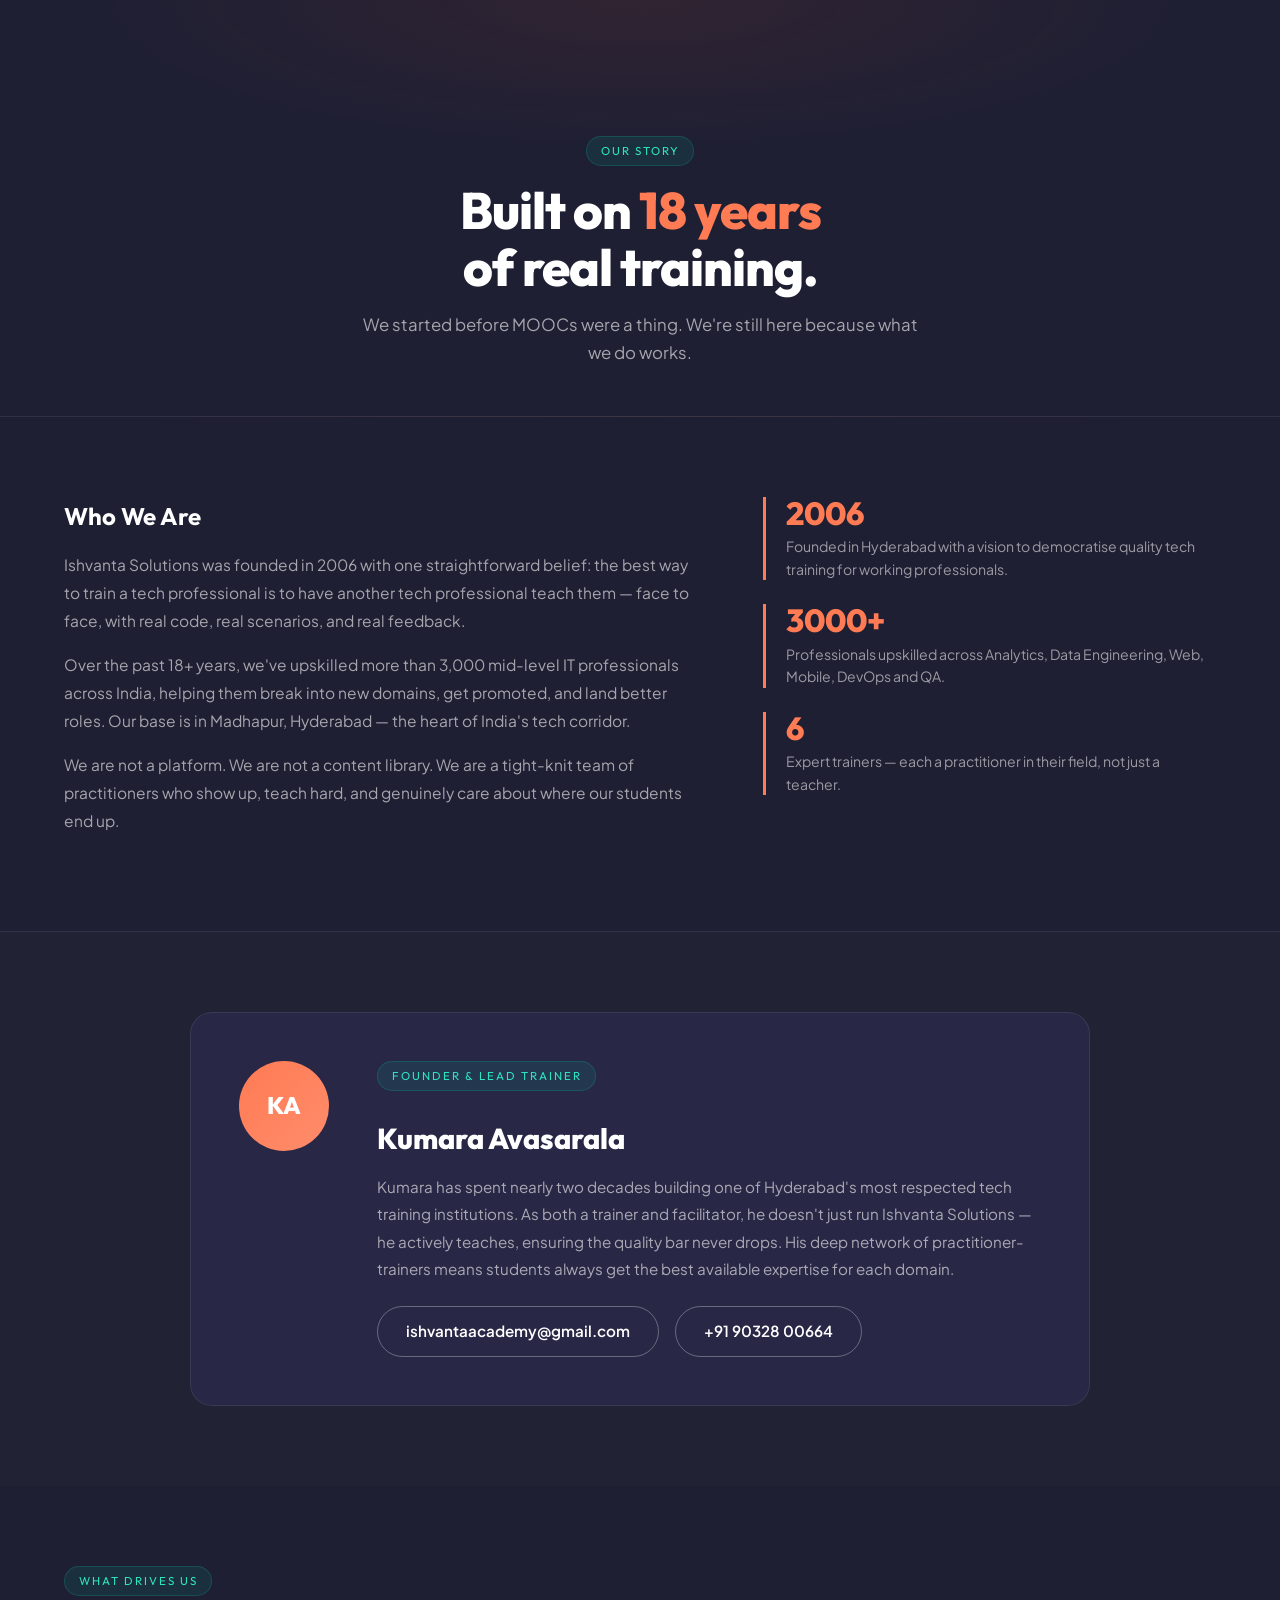
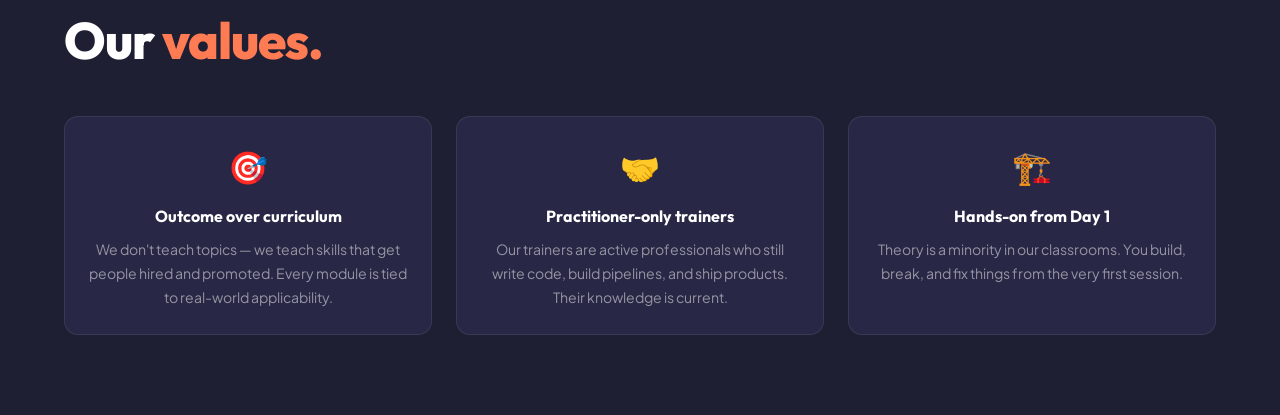
==== ishvanta/pages/about.html @ 81dd9af5 "Rebrand to Ishvanta Solutions and apply lighter glossy aesthetics" ====
<!DOCTYPE html>
<html lang="en">
<head>
  <meta charset="UTF-8" />
  <meta name="viewport" content="width=device-width, initial-scale=1.0" />
  <link rel="icon" type="image/png" href="../images/Logo.png" />
  <title>About — Ishvanta Solutions</title>
  <link rel="stylesheet" href="../css/style.css" />
  <link rel="stylesheet" href="../css/inner.css" />
</head>
<body>
  <div id="nav-placeholder"></div>

  <section class="page-hero">
    <div class="section-tag">Our Story</div>
    <h1 class="section-title">Built on <span class="highlight">18 years</span><br/>of real training.</h1>
    <p class="section-subtitle">We started before MOOCs were a thing. We're still here because what we do works.</p>
  </section>

  <section class="section">
    <div class="about-grid">
      <div class="about-text">
        <h2>Who We Are</h2>
        <p>Ishvanta Solutions was founded in 2006 with one straightforward belief: the best way to train a tech professional is to have another tech professional teach them — face to face, with real code, real scenarios, and real feedback.</p>
        <p>Over the past 18+ years, we've upskilled more than 3,000 mid-level IT professionals across India, helping them break into new domains, get promoted, and land better roles. Our base is in Madhapur, Hyderabad — the heart of India's tech corridor.</p>
        <p>We are not a platform. We are not a content library. We are a tight-knit team of practitioners who show up, teach hard, and genuinely care about where our students end up.</p>
      </div>
      <div class="about-highlights">
        <div class="ah-item">
          <span class="ah-year">2006</span>
          <p>Founded in Hyderabad with a vision to democratise quality tech training for working professionals.</p>
        </div>
        <div class="ah-item">
          <span class="ah-year">3000+</span>
          <p>Professionals upskilled across Analytics, Data Engineering, Web, Mobile, DevOps and QA.</p>
        </div>
        <div class="ah-item">
          <span class="ah-year">6</span>
          <p>Expert trainers — each a practitioner in their field, not just a teacher.</p>
        </div>
      </div>
    </div>
  </section>

  <section class="section founder-section">
    <div class="founder-card">
      <div class="founder-avatar">KA</div>
      <div class="founder-info">
        <div class="section-tag">Founder & Lead Trainer</div>
        <h2>Kumara Avasarala</h2>
        <p>Kumara has spent nearly two decades building one of Hyderabad's most respected tech training institutions. As both a trainer and facilitator, he doesn't just run Ishvanta Solutions — he actively teaches, ensuring the quality bar never drops. His deep network of practitioner-trainers means students always get the best available expertise for each domain.</p>
        <div class="founder-contact">
          <a href="mailto:ishvantaacademy@gmail.com" class="btn btn-outline">ishvantaacademy@gmail.com</a>
          <a href="tel:+919032800664" class="btn btn-outline">+91 90328 00664</a>
        </div>
      </div>
    </div>
  </section>

  <section class="section values-section">
    <div class="section-center">
      <div class="section-tag">What Drives Us</div>
      <h2 class="section-title">Our <span class="highlight">values.</span></h2>
    </div>
    <div class="grid-3" style="margin-top:3rem">
      <div class="card values-card">
        <div class="vc-icon">🎯</div>
        <h3>Outcome over curriculum</h3>
        <p>We don't teach topics — we teach skills that get people hired and promoted. Every module is tied to real-world applicability.</p>
      </div>
      <div class="card values-card">
        <div class="vc-icon">🤝</div>
        <h3>Practitioner-only trainers</h3>
        <p>Our trainers are active professionals who still write code, build pipelines, and ship products. Their knowledge is current.</p>
      </div>
      <div class="card values-card">
        <div class="vc-icon">🏗️</div>
        <h3>Hands-on from Day 1</h3>
        <p>Theory is a minority in our classrooms. You build, break, and fix things from the very first session.</p>
      </div>
    </div>
  </section>

  <div id="footer-placeholder"></div>
  <script src="../js/main.js"></script>
</body>
</html>
---- ishvanta/css/style.css ----
@import url('https://fonts.googleapis.com/css2?family=Outfit:wght@400;500;600;700;800;900&family=Plus+Jakarta+Sans:ital,wght@0,300;0,400;0,500;0,600;1,400&display=swap');

:root {
  --brand-primary: #FF7B54;
  --brand-secondary: #2A2A4A;
  --brand-accent: #2EE5C2;
  --brand-electric: #FFE44D;
  --bg-dark: #1F1F33;
  --bg-card: #282846;
  --bg-light: #FFFFFF;
  --text-main: #1A1A2E;
  --text-muted: #6B6B8A;
  --text-light: #FFFFFF;
  --border-color: rgba(255,255,255,0.08);
  --radius-sm: 8px;
  --radius-md: 14px;
  --radius-lg: 22px;
  --font-display: 'Outfit', sans-serif;
  --font-body: 'Plus Jakarta Sans', sans-serif;
  --nav-height: 72px;
  --transition: 0.25s ease;
}

*, *::before, *::after { box-sizing: border-box; margin: 0; padding: 0; }

html { scroll-behavior: smooth; }

body {
  font-family: var(--font-body);
  background: var(--bg-dark);
  color: var(--text-light);
  line-height: 1.6;
  font-size: 16px;
  overflow-x: hidden;
}

a { text-decoration: none; color: inherit; }

img { max-width: 100%; display: block; }

/* ── NAV ── */
.nav {
  position: fixed;
  top: 0; left: 0; right: 0;
  height: var(--nav-height);
  display: flex;
  align-items: center;
  justify-content: space-between;
  padding: 0 5%;
  z-index: 100;
  background: rgba(15,15,26,0.9);
  backdrop-filter: blur(16px);
  border-bottom: 1px solid var(--border-color);
  transition: background var(--transition);
}

.nav-logo {
  font-family: var(--font-display);
  font-size: 1.35rem;
  font-weight: 800;
  letter-spacing: -0.5px;
}

.nav-logo span { color: var(--brand-primary); }

.nav-links {
  display: flex;
  list-style: none;
  gap: 2rem;
  align-items: center;
}

.nav-links a {
  font-size: 0.9rem;
  font-weight: 500;
  color: rgba(255,255,255,0.75);
  transition: color var(--transition);
  letter-spacing: 0.3px;
}

.nav-links a:hover,
.nav-links a.active { color: var(--brand-primary); }

.nav-cta {
  background: var(--brand-primary);
  color: #fff !important;
  padding: 0.45rem 1.1rem;
  border-radius: 50px;
  font-weight: 600 !important;
  transition: opacity var(--transition) !important;
}

.nav-cta:hover { opacity: 0.88; }

.nav-toggle {
  display: none;
  flex-direction: column;
  gap: 5px;
  cursor: pointer;
  background: none;
  border: none;
  padding: 4px;
  z-index: 101;
}

.nav-toggle span {
  display: block;
  width: 24px;
  height: 2px;
  background: #fff;
  border-radius: 2px;
  transition: transform 0.3s ease, opacity 0.3s ease;
}

.nav-toggle.open span:nth-child(1) { transform: translateY(7px) rotate(45deg); }
.nav-toggle.open span:nth-child(2) { opacity: 0; transform: scaleX(0); }
.nav-toggle.open span:nth-child(3) { transform: translateY(-7px) rotate(-45deg); }

/* ── FOOTER ── */
.footer {
  background: #080810;
  border-top: 1px solid var(--border-color);
  padding: 4rem 5% 2rem;
}

.footer-grid {
  display: grid;
  grid-template-columns: 2fr 1fr 1fr 1fr;
  gap: 3rem;
  margin-bottom: 3rem;
}

.footer-brand p {
  color: rgba(255,255,255,0.55);
  font-size: 0.9rem;
  max-width: 280px;
  margin-top: 0.75rem;
  line-height: 1.7;
}

.footer-logo {
  font-family: var(--font-display);
  font-size: 1.3rem;
  font-weight: 800;
}

.footer-logo span { color: var(--brand-primary); }

.footer-col h4 {
  font-family: var(--font-display);
  font-size: 0.8rem;
  letter-spacing: 1.5px;
  text-transform: uppercase;
  color: var(--brand-accent);
  margin-bottom: 1rem;
}

.footer-col ul { list-style: none; }

.footer-col ul li {
  margin-bottom: 0.55rem;
}

.footer-col ul li a {
  color: rgba(255,255,255,0.55);
  font-size: 0.9rem;
  transition: color var(--transition);
}

.footer-col ul li a:hover { color: #fff; }

.footer-social {
  display: flex;
  gap: 0.75rem;
  margin-top: 1.25rem;
}

.social-icon {
  width: 36px;
  height: 36px;
  border-radius: 50%;
  border: 1px solid var(--border-color);
  display: flex;
  align-items: center;
  justify-content: center;
  color: rgba(255,255,255,0.6);
  font-size: 0.8rem;
  font-weight: 700;
  transition: all var(--transition);
  cursor: pointer;
}

.social-icon:hover {
  background: var(--brand-primary);
  border-color: var(--brand-primary);
  color: #fff;
}

.footer-bottom {
  border-top: 1px solid var(--border-color);
  padding-top: 1.5rem;
  display: flex;
  justify-content: space-between;
  align-items: center;
  flex-wrap: wrap;
  gap: 1rem;
}

.footer-bottom p {
  color: rgba(255,255,255,0.35);
  font-size: 0.82rem;
}

/* ── SHARED PAGE STYLES ── */
.page-hero {
  padding: calc(var(--nav-height) + 4rem) 5% 4rem;
  text-align: center;
}

.section-tag {
  display: inline-block;
  font-family: var(--font-display);
  font-size: 0.72rem;
  letter-spacing: 2px;
  text-transform: uppercase;
  color: var(--brand-accent);
  margin-bottom: 1rem;
  background: rgba(0,201,167,0.1);
  padding: 0.3rem 0.85rem;
  border-radius: 50px;
  border: 1px solid rgba(0,201,167,0.2);
}

.section-title {
  font-family: var(--font-display);
  font-size: clamp(2rem, 5vw, 3.2rem);
  font-weight: 800;
  line-height: 1.1;
  letter-spacing: -1px;
}

.section-title .highlight { color: var(--brand-primary); }

.section-subtitle {
  color: rgba(255,255,255,0.6);
  max-width: 560px;
  margin: 1rem auto 0;
  font-size: 1.05rem;
  line-height: 1.7;
}

.btn {
  display: inline-flex;
  align-items: center;
  gap: 0.5rem;
  padding: 0.75rem 1.75rem;
  border-radius: 50px;
  font-family: var(--font-body);
  font-weight: 600;
  font-size: 0.95rem;
  cursor: pointer;
  transition: all var(--transition);
  border: none;
  text-decoration: none;
}

.btn-primary {
  background: var(--brand-primary);
  color: #fff;
}

.btn-primary:hover {
  background: #FF9B7D;
  transform: translateY(-2px);
  box-shadow: 0 4px 15px rgba(255, 123, 84, 0.4);
}

.btn-outline {
  background: transparent;
  color: #fff;
  border: 1.5px solid rgba(255,255,255,0.3);
}

.btn-outline:hover {
  border-color: #fff;
  background: rgba(255,255,255,0.06);
}

.btn-accent {
  background: var(--brand-accent);
  color: var(--bg-dark);
}

.btn-accent:hover { opacity: 0.88; }

.container { padding: 0 5%; }

.section { padding: 5rem 5%; }

/* ── STAT PILL ── */
.stats-row {
  display: flex;
  gap: 1rem;
  flex-wrap: wrap;
  justify-content: center;
  margin-top: 3rem;
}

.stat-pill {
  background: rgba(255,255,255,0.05);
  border: 1px solid var(--border-color);
  border-radius: var(--radius-md);
  padding: 1rem 1.75rem;
  text-align: center;
  min-width: 130px;
}

.stat-pill .num {
  font-family: var(--font-display);
  font-size: 1.9rem;
  font-weight: 800;
  color: var(--brand-primary);
  line-height: 1;
}

.stat-pill .label {
  font-size: 0.78rem;
  color: rgba(255,255,255,0.5);
  margin-top: 0.3rem;
  letter-spacing: 0.5px;
}

/* ── CARDS ── */
.card {
  background: var(--bg-card);
  border: 1px solid var(--border-color);
  border-radius: var(--radius-md);
  padding: 1.5rem;
  transition: border-color var(--transition), transform var(--transition);
}

.card:hover {
  border-color: rgba(255,123,84,0.5);
  transform: translateY(-3px);
  box-shadow: 0 8px 25px rgba(255, 123, 84, 0.15);
}

/* ── GRID LAYOUTS ── */
.grid-3 {
  display: grid;
  grid-template-columns: repeat(auto-fill, minmax(280px, 1fr));
  gap: 1.5rem;
}

.grid-4 {
  display: grid;
  grid-template-columns: repeat(auto-fill, minmax(220px, 1fr));
  gap: 1.25rem;
}

/* ── BADGE ── */
.badge {
  display: inline-block;
  padding: 0.25rem 0.7rem;
  border-radius: 50px;
  font-size: 0.75rem;
  font-weight: 600;
  letter-spacing: 0.3px;
}

.badge-orange { background: rgba(255,92,43,0.15); color: #FF8C6B; }
.badge-teal   { background: rgba(0,201,167,0.12); color: #00C9A7; }
.badge-gold   { background: rgba(255,215,0,0.12);  color: #FFD700; }
.badge-purple { background: rgba(139,92,246,0.15); color: #A78BFA; }

/* ── RESPONSIVE ── */
@media (max-width: 900px) {
  .footer-grid { grid-template-columns: 1fr 1fr; }
  .section { padding: 4rem 5%; }
}

@media (max-width: 768px) {
  .nav-links {
    display: none;
    flex-direction: column;
    position: fixed;
    top: var(--nav-height);
    left: 0; right: 0;
    background: rgba(15,15,26,0.98);
    backdrop-filter: blur(20px);
    padding: 1.5rem 5% 2rem;
    border-bottom: 1px solid var(--border-color);
    gap: 0.25rem;
    z-index: 99;
  }
  .nav-links.open { display: flex; }
  .nav-links li { width: 100%; }
  .nav-links a {
    display: block;
    padding: 0.75rem 0;
    font-size: 1rem;
    border-bottom: 1px solid var(--border-color);
  }
  .nav-links li:last-child a { border-bottom: none; }
  .nav-cta {
    margin-top: 0.5rem;
    text-align: center;
    border-radius: var(--radius-sm) !important;
    padding: 0.65rem 1rem !important;
    display: block;
  }
  .nav-toggle { display: flex; }
}

@media (max-width: 640px) {
  :root { --nav-height: 64px; }
  .footer-grid { grid-template-columns: 1fr 1fr; gap: 2rem; }
  .footer-bottom { flex-direction: column; text-align: center; }
  .section { padding: 3rem 5%; }
  .btn { font-size: 0.88rem; padding: 0.65rem 1.4rem; }
  .section-subtitle { font-size: 0.95rem; }
  .grid-3 { grid-template-columns: 1fr; }
  .grid-4 { grid-template-columns: 1fr 1fr; }
}

@media (max-width: 420px) {
  .footer-grid { grid-template-columns: 1fr; }
  .grid-4 { grid-template-columns: 1fr; }
  .stat-pill { min-width: 100px; }
}
---- ishvanta/css/inner.css ----
/* ── PAGE HERO ── */
.page-hero {
  padding: calc(var(--nav-height) + 4rem) 5% 3rem;
  text-align: center;
  border-bottom: 1px solid var(--border-color);
  background: radial-gradient(ellipse 60% 50% at 50% 0%, rgba(255,92,43,0.08) 0%, transparent 70%);
}

.page-hero .section-subtitle {
  margin-top: 1rem;
}

/* ── ABOUT PAGE ── */
.about-grid {
  display: grid;
  grid-template-columns: 1.4fr 1fr;
  gap: 4rem;
  align-items: start;
}

.about-text h2 {
  font-family: var(--font-display);
  font-size: 1.5rem;
  font-weight: 700;
  margin-bottom: 1rem;
}

.about-text p {
  color: rgba(255,255,255,0.6);
  line-height: 1.8;
  margin-bottom: 1rem;
  font-size: 0.97rem;
}

.about-highlights { display: flex; flex-direction: column; gap: 1.5rem; }

.ah-item {
  border-left: 3px solid var(--brand-primary);
  padding-left: 1.25rem;
}

.ah-year {
  font-family: var(--font-display);
  font-size: 2rem;
  font-weight: 800;
  color: var(--brand-primary);
  display: block;
  line-height: 1;
  margin-bottom: 0.4rem;
}

.ah-item p {
  color: rgba(255,255,255,0.55);
  font-size: 0.88rem;
  line-height: 1.6;
}

/* ── FOUNDER ── */
.founder-section { background: rgba(255,255,255,0.01); border-top: 1px solid var(--border-color); }

.founder-card {
  background: var(--bg-card);
  border: 1px solid var(--border-color);
  border-radius: var(--radius-lg);
  padding: 3rem;
  display: flex;
  gap: 3rem;
  align-items: flex-start;
  max-width: 900px;
  margin: 0 auto;
}

.founder-avatar {
  width: 90px;
  height: 90px;
  border-radius: 50%;
  background: linear-gradient(135deg, var(--brand-primary), #ff8c6b);
  display: flex;
  align-items: center;
  justify-content: center;
  font-family: var(--font-display);
  font-size: 1.5rem;
  font-weight: 800;
  color: #fff;
  flex-shrink: 0;
}

.founder-info h2 {
  font-family: var(--font-display);
  font-size: 1.8rem;
  font-weight: 800;
  margin: 0.5rem 0 0.75rem;
}

.founder-info p {
  color: rgba(255,255,255,0.6);
  font-size: 0.95rem;
  line-height: 1.8;
  margin-bottom: 1.5rem;
}

.founder-contact { display: flex; gap: 1rem; flex-wrap: wrap; }

/* ── VALUES ── */
.values-card { text-align: center; }

.vc-icon { font-size: 2rem; margin-bottom: 0.75rem; }

.values-card h3 {
  font-family: var(--font-display);
  font-size: 1rem;
  font-weight: 700;
  margin-bottom: 0.5rem;
  color: #fff;
}

.values-card p { font-size: 0.88rem; color: rgba(255,255,255,0.5); line-height: 1.7; }

/* ── COURSES PAGE ── */
.courses-grid {
  display: flex;
  flex-direction: column;
  gap: 1.5rem;
}

.course-domain-block {
  background: var(--bg-card);
  border: 1px solid var(--border-color);
  border-radius: var(--radius-md);
  overflow: hidden;
}

.cdb-header {
  display: flex;
  align-items: center;
  gap: 1rem;
  padding: 1.5rem;
  border-bottom: 1px solid var(--border-color);
}

.cdb-icon { font-size: 1.5rem; }

.cdb-header h3 {
  font-family: var(--font-display);
  font-size: 1.1rem;
  font-weight: 700;
}

.cdb-courses {
  display: grid;
  grid-template-columns: repeat(auto-fill, minmax(220px, 1fr));
  gap: 0;
}

.course-item {
  padding: 1.1rem 1.5rem;
  border-right: 1px solid var(--border-color);
  border-bottom: 1px solid var(--border-color);
  transition: background var(--transition);
}

.course-item:hover { background: rgba(255,255,255,0.03); }

.course-item h4 { font-size: 0.9rem; font-weight: 600; color: #fff; margin-bottom: 0.3rem; }
.course-item p  { font-size: 0.78rem; color: rgba(255,255,255,0.45); line-height: 1.5; }

/* ── TRAINERS PAGE ── */
.trainer-card {
  background: var(--bg-card);
  border: 1px solid var(--border-color);
  border-radius: var(--radius-lg);
  padding: 2rem;
  display: flex;
  gap: 1.75rem;
  align-items: flex-start;
  transition: border-color var(--transition);
}

.trainer-card:hover { border-color: rgba(255,92,43,0.3); }

.trainer-avatar {
  width: 72px;
  height: 72px;
  border-radius: 50%;
  display: flex;
  align-items: center;
  justify-content: center;
  font-family: var(--font-display);
  font-weight: 800;
  font-size: 1.2rem;
  color: #fff;
  flex-shrink: 0;
}

.trainer-details { flex: 1; }

.trainer-details h3 {
  font-family: var(--font-display);
  font-size: 1.2rem;
  font-weight: 700;
  margin-bottom: 0.3rem;
}

.trainer-domain {
  font-size: 0.82rem;
  color: var(--brand-accent);
  font-weight: 500;
  margin-bottom: 0.75rem;
  letter-spacing: 0.3px;
}

.trainer-details p { font-size: 0.88rem; color: rgba(255,255,255,0.55); line-height: 1.7; }

.trainer-skills {
  display: flex;
  flex-wrap: wrap;
  gap: 0.5rem;
  margin-top: 1rem;
}

/* ── CONTACT PAGE ── */
.contact-grid {
  display: grid;
  grid-template-columns: 1fr 1fr;
  gap: 4rem;
  align-items: start;
}

.contact-info h2 {
  font-family: var(--font-display);
  font-size: 1.5rem;
  font-weight: 700;
  margin-bottom: 0.75rem;
}

.contact-info p {
  color: rgba(255,255,255,0.55);
  font-size: 0.95rem;
  line-height: 1.75;
  margin-bottom: 1.5rem;
}

.contact-detail {
  display: flex;
  align-items: flex-start;
  gap: 0.85rem;
  margin-bottom: 1.1rem;
}

.cd-icon {
  width: 38px;
  height: 38px;
  border-radius: var(--radius-sm);
  background: rgba(255,92,43,0.1);
  border: 1px solid rgba(255,92,43,0.2);
  display: flex;
  align-items: center;
  justify-content: center;
  font-size: 1rem;
  flex-shrink: 0;
}

.cd-info strong { display: block; font-size: 0.82rem; color: rgba(255,255,255,0.4); margin-bottom: 0.2rem; }
.cd-info a, .cd-info span { font-size: 0.92rem; color: #fff; }

.contact-form-card {
  background: var(--bg-card);
  border: 1px solid var(--border-color);
  border-radius: var(--radius-lg);
  padding: 2rem;
}

.form-group { margin-bottom: 1.25rem; }

.form-group label {
  display: block;
  font-size: 0.82rem;
  font-weight: 500;
  color: rgba(255,255,255,0.6);
  margin-bottom: 0.5rem;
}

.form-group input,
.form-group select,
.form-group textarea {
  width: 100%;
  background: rgba(255,255,255,0.04);
  border: 1px solid var(--border-color);
  border-radius: var(--radius-sm);
  padding: 0.7rem 1rem;
  color: #fff;
  font-family: var(--font-body);
  font-size: 0.9rem;
  transition: border-color var(--transition);
  outline: none;
}

.form-group input:focus,
.form-group select:focus,
.form-group textarea:focus { border-color: var(--brand-primary); }

.form-group textarea { resize: vertical; min-height: 110px; }

.form-group select option { background: var(--bg-dark); }

/* ── RESPONSIVE ── */
@media (max-width: 900px) {
  .about-grid { grid-template-columns: 1fr 1.2fr; gap: 2.5rem; }
  .contact-grid { grid-template-columns: 1fr; gap: 2rem; }
  .founder-card { padding: 2rem; gap: 2rem; }
  .cdb-courses { grid-template-columns: repeat(auto-fill, minmax(180px, 1fr)); }
}

@media (max-width: 768px) {
  .about-grid { grid-template-columns: 1fr; gap: 2rem; }
  .founder-card { flex-direction: column; gap: 1.5rem; padding: 1.75rem; }
  .founder-contact { flex-direction: column; gap: 0.75rem; }
  .founder-contact .btn { text-align: center; justify-content: center; }
  .contact-grid { grid-template-columns: 1fr; gap: 2rem; }
  .trainer-card { flex-direction: column; gap: 1.1rem; align-items: flex-start; }
  .trainer-avatar { width: 60px; height: 60px; font-size: 1rem; }
  .course-domain-block .cdb-header { flex-wrap: wrap; gap: 0.5rem; }
  .course-domain-block .cdb-header .badge { margin-left: 0 !important; }
  .page-hero { padding: calc(var(--nav-height) + 2.5rem) 5% 2.5rem; }
}

@media (max-width: 640px) {
  .about-highlights { gap: 1.25rem; }
  .ah-year { font-size: 1.6rem; }
  .founder-info h2 { font-size: 1.4rem; }
  .founder-info p { font-size: 0.9rem; }
  .contact-form-card { padding: 1.5rem; }
  .trainer-card { padding: 1.35rem; }
  .trainer-skills { gap: 0.4rem; }
  .cdb-courses { grid-template-columns: 1fr 1fr; }
  .course-item { padding: 0.9rem 1rem; }
  .course-item h4 { font-size: 0.85rem; }
  .values-card { padding: 1.25rem; }
}

@media (max-width: 420px) {
  .cdb-courses { grid-template-columns: 1fr; }
  .trainer-skills .badge { font-size: 0.7rem; padding: 0.2rem 0.55rem; }
  .page-hero h1 { font-size: clamp(1.7rem, 8vw, 2.5rem); }
}
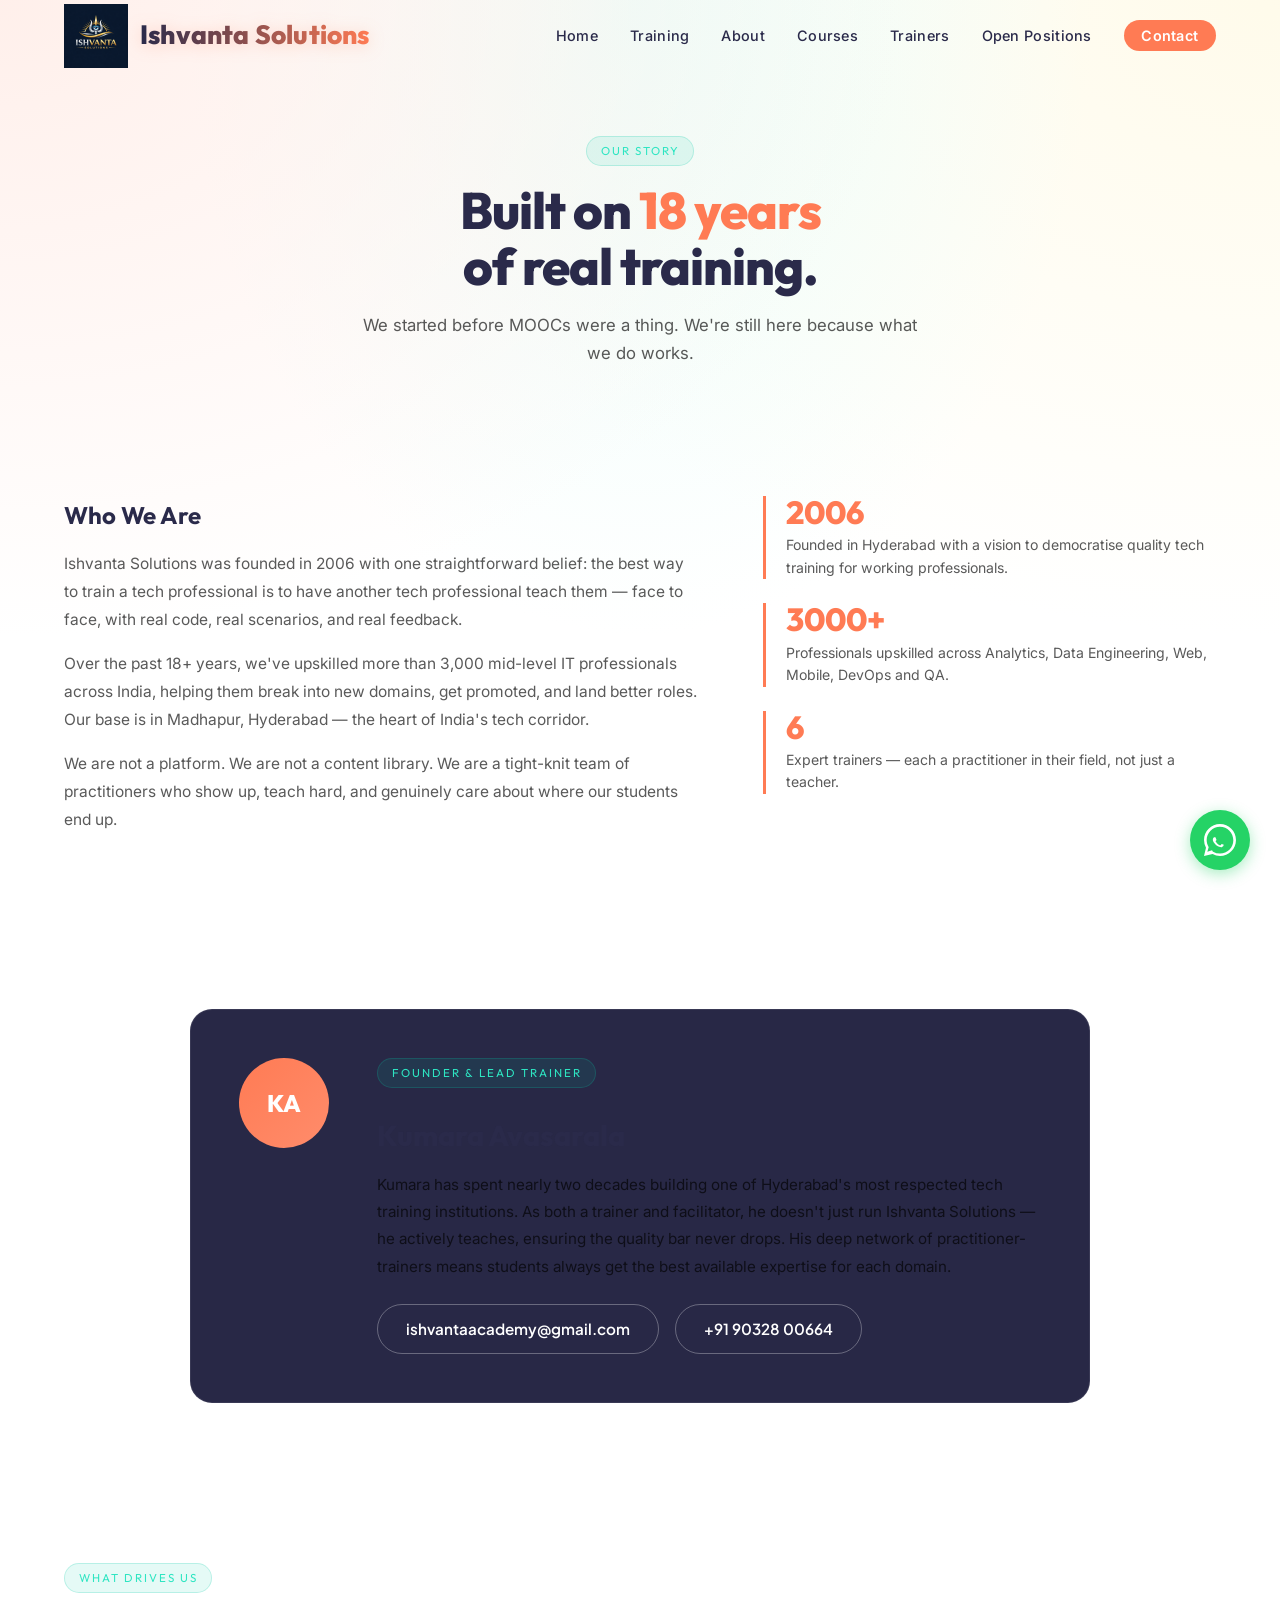
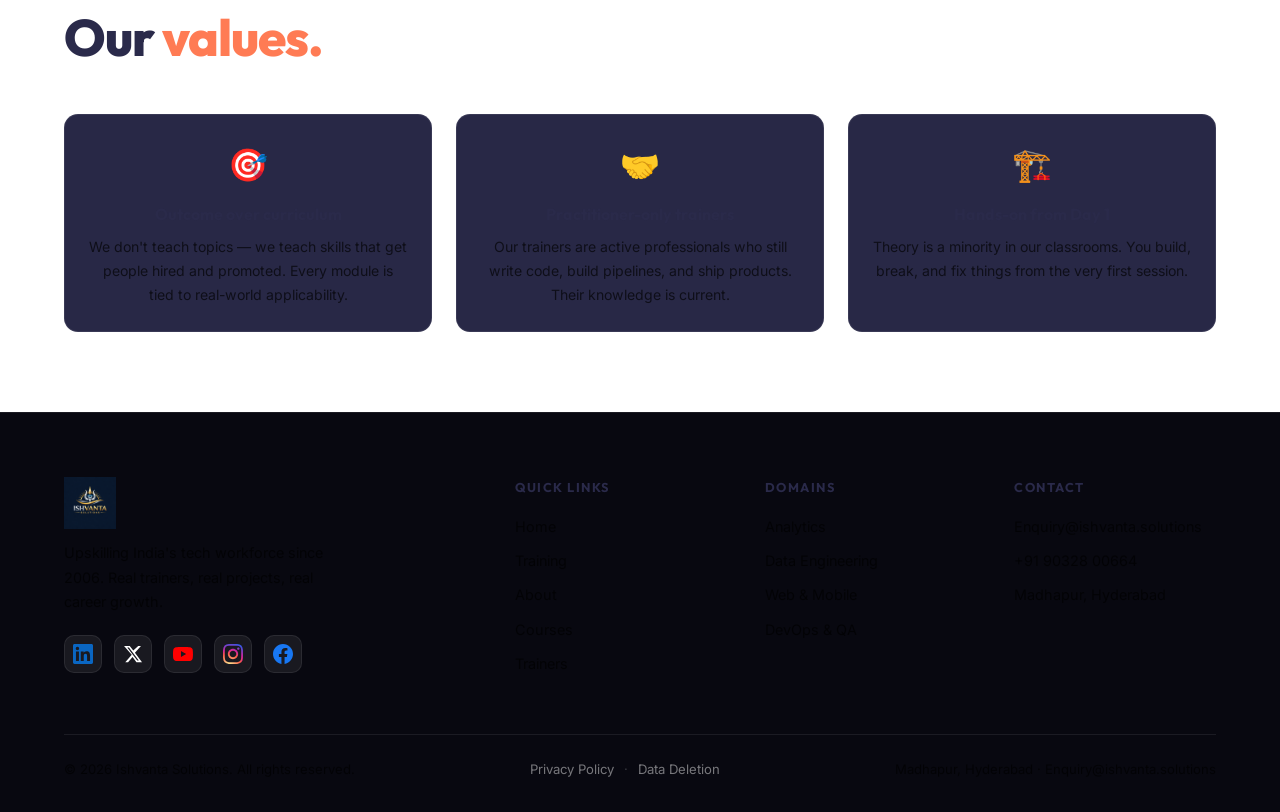
==== commit 9b251121: "Fix light-theme font colors and apply unified premium aesthetic across all pages" ====
--- a/ishvanta/pages/about.html
+++ b/ishvanta/pages/about.html
@@ -3,21 +3,59 @@
 <head>
   <meta charset="UTF-8" />
   <meta name="viewport" content="width=device-width, initial-scale=1.0" />
+
+  <!-- Primary SEO -->
+  <title>About Ishvanta Solutions | 18+ Years of Tech Training in Hyderabad</title>
+  <meta name="description" content="Learn about Ishvanta Solutions — founded in 2006 in Madhapur, Hyderabad. 18+ years of practitioner-led tech training with 3000+ alumni upskilled across India." />
+  <meta name="keywords" content="about Ishvanta Solutions, tech training institute Hyderabad, Kumara Avasarala, IT training company India, Madhapur training" />
+  <meta name="robots" content="index, follow" />
+  <link rel="canonical" href="https://ishvanta.solutions/pages/about.html" />
+
+  <!-- Open Graph -->
+  <meta property="og:type" content="website" />
+  <meta property="og:url" content="https://ishvanta.solutions/pages/about.html" />
+  <meta property="og:title" content="About Ishvanta Solutions | 18+ Years of Tech Training in Hyderabad" />
+  <meta property="og:description" content="Founded in 2006, Ishvanta Solutions has upskilled 3000+ IT professionals in Hyderabad. Practitioner trainers, real projects, classroom-first learning." />
+  <meta property="og:image" content="https://ishvanta.solutions/images/Logo.png" />
+
+  <!-- Twitter Card -->
+  <meta name="twitter:card" content="summary" />
+  <meta name="twitter:site" content="@ishvantaacademy" />
+  <meta name="twitter:title" content="About Ishvanta Solutions" />
+  <meta name="twitter:description" content="18+ years of practitioner-led IT training from Madhapur, Hyderabad. 3000+ professionals upskilled." />
+
+  <!-- Structured Data -->
+  <script type="application/ld+json">
+  {
+    "@context": "https://schema.org",
+    "@type": "AboutPage",
+    "url": "https://ishvanta.solutions/pages/about.html",
+    "name": "About Ishvanta Solutions",
+    "description": "Ishvanta Solutions was founded in 2006 in Madhapur, Hyderabad. 18+ years of practitioner-led tech training.",
+    "publisher": {
+      "@type": "Organization",
+      "name": "Ishvanta Solutions",
+      "url": "https://ishvanta.solutions",
+      "logo": "https://ishvanta.solutions/images/Logo.png"
+    }
+  }
+  </script>
+
   <link rel="icon" type="image/png" href="../images/Logo.png" />
-  <title>About — Ishvanta Solutions</title>
   <link rel="stylesheet" href="../css/style.css" />
   <link rel="stylesheet" href="../css/inner.css" />
 </head>
-<body>
+<body class="light-theme">
   <div id="nav-placeholder"></div>
 
-  <section class="page-hero">
+  <section class="page-hero reveal">
     <div class="section-tag">Our Story</div>
     <h1 class="section-title">Built on <span class="highlight">18 years</span><br/>of real training.</h1>
     <p class="section-subtitle">We started before MOOCs were a thing. We're still here because what we do works.</p>
   </section>
 
-  <section class="section">
+
+  <section class="section reveal">
     <div class="about-grid">
       <div class="about-text">
         <h2>Who We Are</h2>
@@ -42,7 +80,7 @@
     </div>
   </section>
 
-  <section class="section founder-section">
+  <section class="section founder-section reveal">
     <div class="founder-card">
       <div class="founder-avatar">KA</div>
       <div class="founder-info">
@@ -57,7 +95,7 @@
     </div>
   </section>
 
-  <section class="section values-section">
+  <section class="section values-section reveal">
     <div class="section-center">
       <div class="section-tag">What Drives Us</div>
       <h2 class="section-title">Our <span class="highlight">values.</span></h2>
--- a/ishvanta/css/style.css
+++ b/ishvanta/css/style.css
@@ -1,4 +1,4 @@
-@import url('https://fonts.googleapis.com/css2?family=Outfit:wght@400;500;600;700;800;900&family=Plus+Jakarta+Sans:ital,wght@0,300;0,400;0,500;0,600;1,400&display=swap');
+@import url('https://fonts.googleapis.com/css2?family=Inter:wght@300;400;500;600;700;800;900&family=Montserrat:wght@300;400;500;600;700;800;900&family=Outfit:wght@400;500;600;700;800;900&family=Plus+Jakarta+Sans:ital,wght@0,300;0,400;0,500;0,600;1,400&display=swap');
 
 :root {
   --brand-primary: #FF7B54;
@@ -34,6 +34,118 @@
   overflow-x: hidden;
 }
 
+body.light-theme {
+  background: #ffffff;
+  background-image: 
+    radial-gradient(at 0% 0%, hsla(14,100%,96%,1) 0, transparent 50%), 
+    radial-gradient(at 50% 0%, hsla(167,82%,96%,1) 0, transparent 50%), 
+    radial-gradient(at 100% 0%, hsla(48,100%,96%,1) 0, transparent 50%),
+    radial-gradient(at 50% 50%, hsla(0,0%,100%,1) 0, transparent 100%);
+  background-attachment: fixed;
+  color: var(--text-main);
+  font-family: 'Inter', sans-serif;
+}
+
+/* Seamless Sections */
+body.light-theme section {
+  border: none !important;
+  background: transparent !important;
+}
+
+/* Global Animations */
+@keyframes fadeInUp {
+  from { opacity: 0; transform: translateY(30px); }
+  to { opacity: 1; transform: translateY(0); }
+}
+
+.reveal {
+  opacity: 0;
+  transform: translateY(40px);
+  transition: opacity 1.2s cubic-bezier(0.22, 1, 0.36, 1), 
+              transform 1.2s cubic-bezier(0.22, 1, 0.36, 1);
+}
+
+.reveal.reveal-active {
+  opacity: 1;
+  transform: translateY(0);
+}
+
+
+.reveal-delay-1 { transition-delay: 0.15s; }
+.reveal-delay-2 { transition-delay: 0.3s; }
+.reveal-delay-3 { transition-delay: 0.45s; }
+
+
+body.light-theme .nav:not(.scrolled) .nav-links a {
+  color: var(--brand-secondary);
+}
+
+body.light-theme .brand-text {
+  background: linear-gradient(90deg, var(--brand-secondary), var(--brand-primary));
+  -webkit-background-clip: text;
+  -webkit-text-fill-color: transparent;
+}
+
+body.light-theme p, 
+body.light-theme .hero-sub, 
+body.light-theme .section-subtitle, 
+body.light-theme .stat-lbl,
+body.light-theme .footer-brand p,
+body.light-theme .footer-col ul li a,
+body.light-theme .category-desc,
+body.light-theme .camp-tagline,
+body.light-theme .camp-highlights li,
+body.light-theme .cohort-tagline,
+body.light-theme .cohort-features li {
+  color: rgba(0,0,0,0.65) !important;
+}
+
+body.light-theme h1,
+body.light-theme h2,
+body.light-theme h3,
+body.light-theme h4,
+body.light-theme .stat-num,
+body.light-theme .camp-card h3,
+body.light-theme .cohort-left h3,
+body.light-theme .coming-soon-card h3 {
+  color: var(--brand-secondary) !important;
+}
+
+body.light-theme .stat-num span {
+  color: var(--brand-primary);
+}
+
+body.light-theme .camp-card,
+body.light-theme .cohort-card,
+body.light-theme .coming-soon-card,
+body.light-theme .why-card,
+body.light-theme .testimonial-card {
+  background: rgba(255, 255, 255, 0.7) !important;
+  backdrop-filter: blur(10px);
+  -webkit-backdrop-filter: blur(10px);
+  border: 1px solid rgba(0, 0, 0, 0.05) !important;
+  box-shadow: 0 10px 30px rgba(0,0,0,0.04) !important;
+}
+
+body.light-theme .cohort-left {
+  border-right: 1px solid rgba(0, 0, 0, 0.05) !important;
+}
+
+body.light-theme .cohort-meta .meta-pill {
+  background: rgba(0, 0, 0, 0.05) !important;
+  color: rgba(0, 0, 0, 0.6) !important;
+  border-color: rgba(0, 0, 0, 0.08) !important;
+}
+
+body.light-theme .btn-enquiry-outline {
+  color: var(--brand-secondary) !important;
+  border-color: rgba(0, 0, 0, 0.2) !important;
+}
+
+
+
+
+
 a { text-decoration: none; color: inherit; }
 
 img { max-width: 100%; display: block; }
@@ -48,17 +160,39 @@
   justify-content: space-between;
   padding: 0 5%;
   z-index: 100;
-  background: rgba(15,15,26,0.9);
-  backdrop-filter: blur(16px);
-  border-bottom: 1px solid var(--border-color);
-  transition: background var(--transition);
+  background: transparent;
+  backdrop-filter: none;
+  border-bottom: 1px solid transparent;
+  transition: background 0.35s ease, border-color 0.35s ease,
+              backdrop-filter 0.35s ease, transform 0.35s ease;
+}
+
+.nav.scrolled {
+  background: rgba(31,31,51,0.88);
+  backdrop-filter: blur(18px);
+  -webkit-backdrop-filter: blur(18px);
+  border-bottom-color: var(--border-color);
+}
+
+.nav.hidden {
+  transform: translateY(-100%);
 }
 
 .nav-logo {
+  gap: 12px;
   font-family: var(--font-display);
   font-size: 1.35rem;
   font-weight: 800;
   letter-spacing: -0.5px;
+  display: flex;
+  align-items: center;
+}
+
+.nav-logo img {
+  height: 64px;
+  width: auto;
+  object-fit: contain;
+  display: block;
 }
 
 .nav-logo span { color: var(--brand-primary); }
@@ -171,29 +305,31 @@
 
 .footer-social {
   display: flex;
+  flex-wrap: wrap;
   gap: 0.75rem;
   margin-top: 1.25rem;
 }
 
 .social-icon {
-  width: 36px;
-  height: 36px;
-  border-radius: 50%;
-  border: 1px solid var(--border-color);
+  width: 38px;
+  height: 38px;
+  border-radius: 10px;
+  background: rgba(255,255,255,0.07);
+  border: 1px solid rgba(255,255,255,0.08);
   display: flex;
   align-items: center;
   justify-content: center;
-  color: rgba(255,255,255,0.6);
-  font-size: 0.8rem;
-  font-weight: 700;
   transition: all var(--transition);
   cursor: pointer;
-}
+  flex-shrink: 0;
+}
+
+.social-icon svg { display: block; }
 
 .social-icon:hover {
-  background: var(--brand-primary);
-  border-color: var(--brand-primary);
-  color: #fff;
+  background: rgba(255,255,255,0.15);
+  border-color: rgba(255,255,255,0.2);
+  transform: translateY(-2px);
 }
 
 .footer-bottom {
@@ -210,6 +346,22 @@
   color: rgba(255,255,255,0.35);
   font-size: 0.82rem;
 }
+
+.footer-legal-links {
+  display: flex;
+  align-items: center;
+  gap: 0.6rem;
+  font-size: 0.82rem;
+}
+
+.footer-legal-links a {
+  color: rgba(255,255,255,0.45);
+  transition: color var(--transition);
+}
+
+.footer-legal-links a:hover { color: var(--brand-primary); }
+
+.footer-legal-links span { color: rgba(255,255,255,0.2); }
 
 /* ── SHARED PAGE STYLES ── */
 .page-hero {
@@ -421,10 +573,82 @@
   .section-subtitle { font-size: 0.95rem; }
   .grid-3 { grid-template-columns: 1fr; }
   .grid-4 { grid-template-columns: 1fr 1fr; }
+  .nav-logo img { height: 40px; }
+  .footer-logo img { height: 38px !important; }
 }
 
 @media (max-width: 420px) {
   .footer-grid { grid-template-columns: 1fr; }
   .grid-4 { grid-template-columns: 1fr; }
   .stat-pill { min-width: 100px; }
-}
+  .footer-social { gap: 0.5rem; }
+}
+
+/* ── FLOATING WHATSAPP WIDGET ── */
+.wa-float {
+  position: fixed;
+  bottom: 30px;
+  right: 30px;
+  width: 60px;
+  height: 60px;
+  background-color: #25d366;
+  color: #fff;
+  border-radius: 50%;
+  display: flex;
+  align-items: center;
+  justify-content: center;
+  box-shadow: 0px 4px 15px rgba(37, 211, 102, 0.4);
+  z-index: 1000;
+  transition: all 0.3s ease;
+}
+
+.wa-float:hover {
+  background-color: #20b858;
+  transform: translateY(-4px);
+  box-shadow: 0px 8px 20px rgba(37, 211, 102, 0.5);
+}
+
+@media (max-width: 768px) {
+  .wa-float {
+    bottom: 20px;
+    right: 20px;
+    width: 50px;
+    height: 50px;
+  }
+  .wa-float svg {
+    width: 26px;
+    height: 26px;
+  }
+}
+
+.brand-text {
+  font-family: 'Outfit', sans-serif;
+  font-size: 1.65rem;
+  font-weight: 800;
+  background: linear-gradient(90deg, #ffffff 0%, #ffeb85 50%, #FF7B54 100%);
+  background-size: 200% auto;
+  -webkit-background-clip: text;
+  -webkit-text-fill-color: transparent;
+  animation: shine 5s linear infinite;
+  display: inline-block;
+  letter-spacing: 0.2px;
+  filter: drop-shadow(0 2px 8px rgba(255, 123, 84, 0.25));
+}
+
+@keyframes shine {
+  to {
+    background-position: 200% center;
+  }
+}
+
+@media (max-width: 768px) {
+  .brand-text {
+    font-size: 1.35rem;
+  }
+}
+
+@media (max-width: 640px) {
+  .brand-text {
+    font-size: 1.15rem;
+  }
+}
--- a/ishvanta/css/inner.css
+++ b/ishvanta/css/inner.css
@@ -221,7 +221,9 @@
 /* ── CONTACT PAGE ── */
 .contact-grid {
   display: grid;
-  grid-template-columns: 1fr 1fr;
+  grid-template-columns: 1fr;
+  max-width: 700px;
+  margin: 0 auto;
   gap: 4rem;
   align-items: start;
 }
@@ -306,7 +308,7 @@
 /* ── RESPONSIVE ── */
 @media (max-width: 900px) {
   .about-grid { grid-template-columns: 1fr 1.2fr; gap: 2.5rem; }
-  .contact-grid { grid-template-columns: 1fr; gap: 2rem; }
+  .contact-grid { grid-template-columns: 1fr; gap: 2rem; max-width: 100%; }
   .founder-card { padding: 2rem; gap: 2rem; }
   .cdb-courses { grid-template-columns: repeat(auto-fill, minmax(180px, 1fr)); }
 }
@@ -316,7 +318,7 @@
   .founder-card { flex-direction: column; gap: 1.5rem; padding: 1.75rem; }
   .founder-contact { flex-direction: column; gap: 0.75rem; }
   .founder-contact .btn { text-align: center; justify-content: center; }
-  .contact-grid { grid-template-columns: 1fr; gap: 2rem; }
+  .contact-grid { grid-template-columns: 1fr; gap: 2rem; max-width: 100%; }
   .trainer-card { flex-direction: column; gap: 1.1rem; align-items: flex-start; }
   .trainer-avatar { width: 60px; height: 60px; font-size: 1rem; }
   .course-domain-block .cdb-header { flex-wrap: wrap; gap: 0.5rem; }
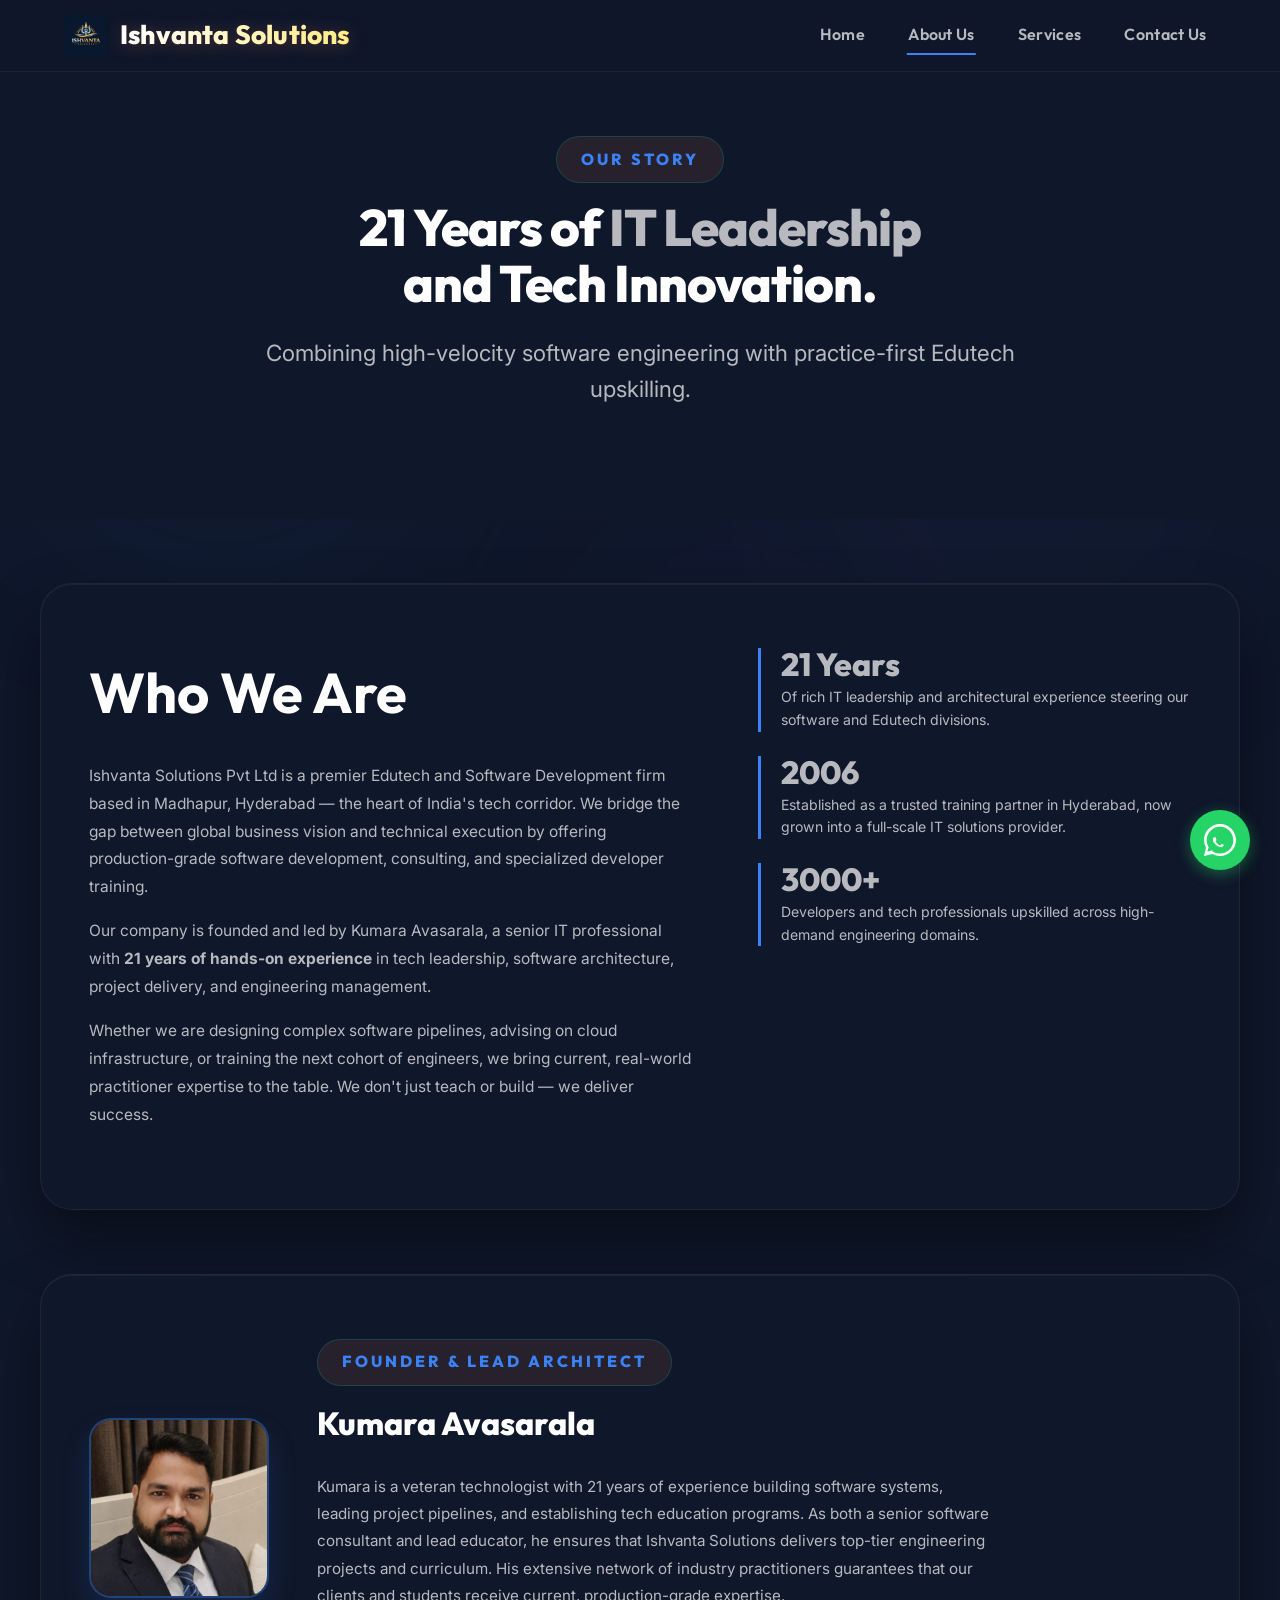
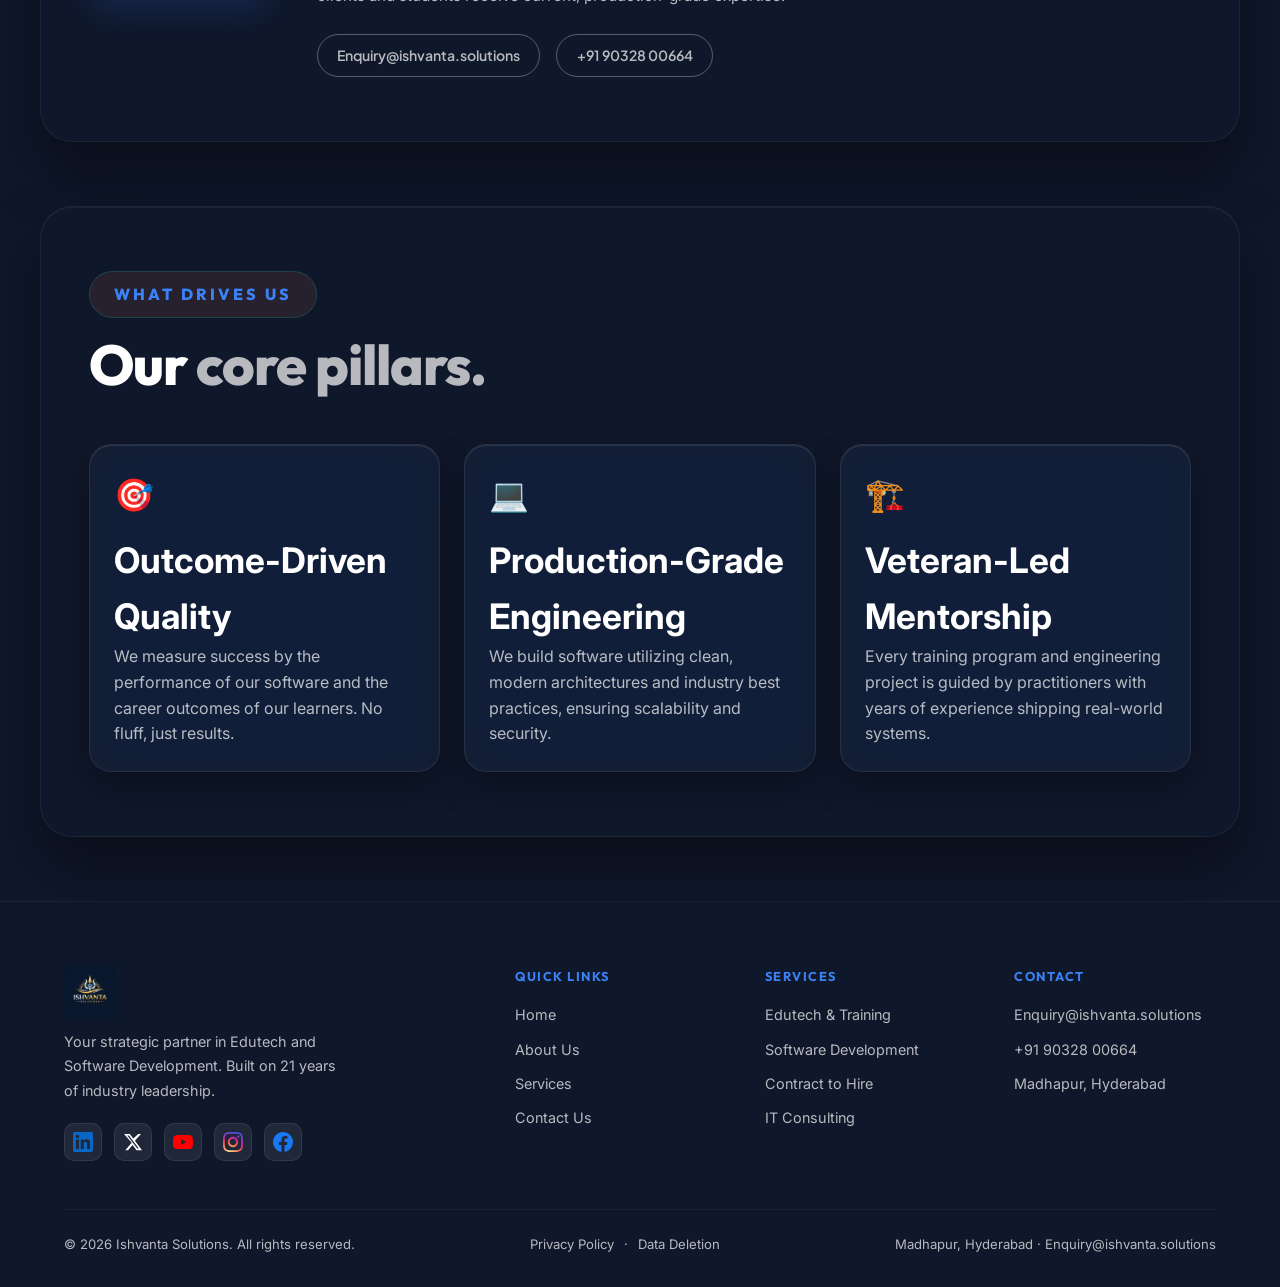
==== commit 63408ea9: "feat: premium redesign - remove ScaleOrange & G1Careers, fix nav consistency, glassmorphic overhaul " ====
--- a/ishvanta/pages/about.html
+++ b/ishvanta/pages/about.html
@@ -5,24 +5,24 @@
   <meta name="viewport" content="width=device-width, initial-scale=1.0" />
 
   <!-- Primary SEO -->
-  <title>About Ishvanta Solutions | 18+ Years of Tech Training in Hyderabad</title>
-  <meta name="description" content="Learn about Ishvanta Solutions — founded in 2006 in Madhapur, Hyderabad. 18+ years of practitioner-led tech training with 3000+ alumni upskilled across India." />
-  <meta name="keywords" content="about Ishvanta Solutions, tech training institute Hyderabad, Kumara Avasarala, IT training company India, Madhapur training" />
+  <title>About Us | Ishvanta Solutions — Edutech &amp; Software Development Pioneers</title>
+  <meta name="description" content="Learn about Ishvanta Solutions Pvt Ltd — an Edutech and Software company founded by Kumara Avasarala, an IT veteran with 21 years of industry leadership." />
+  <meta name="keywords" content="about Ishvanta Solutions, tech training institute Hyderabad, Kumara Avasarala, IT training company India, software development company Hyderabad" />
   <meta name="robots" content="index, follow" />
   <link rel="canonical" href="https://ishvanta.solutions/pages/about.html" />
 
   <!-- Open Graph -->
   <meta property="og:type" content="website" />
   <meta property="og:url" content="https://ishvanta.solutions/pages/about.html" />
-  <meta property="og:title" content="About Ishvanta Solutions | 18+ Years of Tech Training in Hyderabad" />
-  <meta property="og:description" content="Founded in 2006, Ishvanta Solutions has upskilled 3000+ IT professionals in Hyderabad. Practitioner trainers, real projects, classroom-first learning." />
+  <meta property="og:title" content="About Us | Ishvanta Solutions — Edutech &amp; Software Development Pioneers" />
+  <meta property="og:description" content="Ishvanta Solutions Pvt Ltd — Edutech and Software company established by a 21-year IT professional. Learn about our story, values, and leadership." />
   <meta property="og:image" content="https://ishvanta.solutions/images/Logo.png" />
 
   <!-- Twitter Card -->
   <meta name="twitter:card" content="summary" />
   <meta name="twitter:site" content="@ishvantaacademy" />
-  <meta name="twitter:title" content="About Ishvanta Solutions" />
-  <meta name="twitter:description" content="18+ years of practitioner-led IT training from Madhapur, Hyderabad. 3000+ professionals upskilled." />
+  <meta name="twitter:title" content="About Us | Ishvanta Solutions" />
+  <meta name="twitter:description" content="Edutech &amp; Software Development led by a 21-year IT veteran, Kumara Avasarala. Discover our journey." />
 
   <!-- Structured Data -->
   <script type="application/ld+json">
@@ -31,7 +31,7 @@
     "@type": "AboutPage",
     "url": "https://ishvanta.solutions/pages/about.html",
     "name": "About Ishvanta Solutions",
-    "description": "Ishvanta Solutions was founded in 2006 in Madhapur, Hyderabad. 18+ years of practitioner-led tech training.",
+    "description": "Ishvanta Solutions Pvt Ltd is an Edutech and Software company established by a 21-year IT experienced professional.",
     "publisher": {
       "@type": "Organization",
       "name": "Ishvanta Solutions",
@@ -46,75 +46,83 @@
   <link rel="stylesheet" href="../css/inner.css" />
 </head>
 <body class="light-theme">
+  <!-- Glowing background blobs -->
+  <div class="glow-blob-container">
+    <div class="glow-blob glow-blob-1"></div>
+    <div class="glow-blob glow-blob-2"></div>
+    <div class="glow-blob glow-blob-3"></div>
+  </div>
+
   <div id="nav-placeholder"></div>
 
-  <section class="page-hero reveal">
+  <section class="page-hero reveal" style="border-bottom: none; background: transparent;">
     <div class="section-tag">Our Story</div>
-    <h1 class="section-title">Built on <span class="highlight">18 years</span><br/>of real training.</h1>
-    <p class="section-subtitle">We started before MOOCs were a thing. We're still here because what we do works.</p>
+    <h1 class="section-title">21 Years of <span class="highlight">IT Leadership</span><br/>and Tech Innovation.</h1>
+    <p class="section-subtitle">Combining high-velocity software engineering with practice-first Edutech upskilling.</p>
   </section>
 
-
-  <section class="section reveal">
+  <section class="floating-section reveal">
     <div class="about-grid">
       <div class="about-text">
         <h2>Who We Are</h2>
-        <p>Ishvanta Solutions was founded in 2006 with one straightforward belief: the best way to train a tech professional is to have another tech professional teach them — face to face, with real code, real scenarios, and real feedback.</p>
-        <p>Over the past 18+ years, we've upskilled more than 3,000 mid-level IT professionals across India, helping them break into new domains, get promoted, and land better roles. Our base is in Madhapur, Hyderabad — the heart of India's tech corridor.</p>
-        <p>We are not a platform. We are not a content library. We are a tight-knit team of practitioners who show up, teach hard, and genuinely care about where our students end up.</p>
+        <p>Ishvanta Solutions Pvt Ltd is a premier Edutech and Software Development firm based in Madhapur, Hyderabad — the heart of India's tech corridor. We bridge the gap between global business vision and technical execution by offering production-grade software development, consulting, and specialized developer training.</p>
+        <p>Our company is founded and led by Kumara Avasarala, a senior IT professional with <strong>21 years of hands-on experience</strong> in tech leadership, software architecture, project delivery, and engineering management.</p>
+        <p>Whether we are designing complex software pipelines, advising on cloud infrastructure, or training the next cohort of engineers, we bring current, real-world practitioner expertise to the table. We don't just teach or build — we deliver success.</p>
       </div>
       <div class="about-highlights">
         <div class="ah-item">
+          <span class="ah-year">21 Years</span>
+          <p>Of rich IT leadership and architectural experience steering our software and Edutech divisions.</p>
+        </div>
+        <div class="ah-item">
           <span class="ah-year">2006</span>
-          <p>Founded in Hyderabad with a vision to democratise quality tech training for working professionals.</p>
+          <p>Established as a trusted training partner in Hyderabad, now grown into a full-scale IT solutions provider.</p>
         </div>
         <div class="ah-item">
           <span class="ah-year">3000+</span>
-          <p>Professionals upskilled across Analytics, Data Engineering, Web, Mobile, DevOps and QA.</p>
-        </div>
-        <div class="ah-item">
-          <span class="ah-year">6</span>
-          <p>Expert trainers — each a practitioner in their field, not just a teacher.</p>
+          <p>Developers and tech professionals upskilled across high-demand engineering domains.</p>
         </div>
       </div>
     </div>
   </section>
 
-  <section class="section founder-section reveal">
-    <div class="founder-card">
-      <div class="founder-avatar">KA</div>
+  <section class="floating-section founder-section reveal">
+    <div class="founder-card" style="background:transparent; border:none; padding:0; margin:0; display:flex; gap:3rem; align-items:center;">
+      <div style="width: 180px; height: 180px; border-radius: var(--radius-lg); overflow: hidden; border: 2px solid rgba(59, 130, 246, 0.4); background: rgba(30, 41, 59, 0.3); flex-shrink: 0; box-shadow: 0 15px 30px rgba(59, 130, 246, 0.15);">
+        <img src="../images/Kumara.png" alt="Kumara Avasarala" style="width: 100%; height: 100%; object-fit: cover; display: block;">
+      </div>
       <div class="founder-info">
-        <div class="section-tag">Founder & Lead Trainer</div>
-        <h2>Kumara Avasarala</h2>
-        <p>Kumara has spent nearly two decades building one of Hyderabad's most respected tech training institutions. As both a trainer and facilitator, he doesn't just run Ishvanta Solutions — he actively teaches, ensuring the quality bar never drops. His deep network of practitioner-trainers means students always get the best available expertise for each domain.</p>
-        <div class="founder-contact">
-          <a href="mailto:ishvantaacademy@gmail.com" class="btn btn-outline">ishvantaacademy@gmail.com</a>
-          <a href="tel:+919032800664" class="btn btn-outline">+91 90328 00664</a>
+        <div class="section-tag" style="margin-bottom: 0.5rem;">Founder &amp; Lead Architect</div>
+        <h2 style="font-size: 2rem; font-weight: 800; margin-top: 0.25rem;">Kumara Avasarala</h2>
+        <p style="margin-bottom: 1.5rem; line-height: 1.8;">Kumara is a veteran technologist with 21 years of experience building software systems, leading project pipelines, and establishing tech education programs. As both a senior software consultant and lead educator, he ensures that Ishvanta Solutions delivers top-tier engineering projects and curriculum. His extensive network of industry practitioners guarantees that our clients and students receive current, production-grade expertise.</p>
+        <div class="founder-contact" style="display:flex; gap:1rem;">
+          <a href="mailto:Enquiry@ishvanta.solutions" class="btn btn-outline" style="font-size: 0.88rem; padding: 0.6rem 1.2rem;">Enquiry@ishvanta.solutions</a>
+          <a href="tel:+919032800664" class="btn btn-outline" style="font-size: 0.88rem; padding: 0.6rem 1.2rem;">+91 90328 00664</a>
         </div>
       </div>
     </div>
   </section>
 
-  <section class="section values-section reveal">
+  <section class="floating-section values-section reveal">
     <div class="section-center">
       <div class="section-tag">What Drives Us</div>
-      <h2 class="section-title">Our <span class="highlight">values.</span></h2>
+      <h2 class="section-title">Our <span class="highlight">core pillars.</span></h2>
     </div>
     <div class="grid-3" style="margin-top:3rem">
-      <div class="card values-card">
+      <div class="card glass-card">
         <div class="vc-icon">🎯</div>
-        <h3>Outcome over curriculum</h3>
-        <p>We don't teach topics — we teach skills that get people hired and promoted. Every module is tied to real-world applicability.</p>
+        <h3>Outcome-Driven Quality</h3>
+        <p>We measure success by the performance of our software and the career outcomes of our learners. No fluff, just results.</p>
       </div>
-      <div class="card values-card">
-        <div class="vc-icon">🤝</div>
-        <h3>Practitioner-only trainers</h3>
-        <p>Our trainers are active professionals who still write code, build pipelines, and ship products. Their knowledge is current.</p>
+      <div class="card glass-card">
+        <div class="vc-icon">💻</div>
+        <h3>Production-Grade Engineering</h3>
+        <p>We build software utilizing clean, modern architectures and industry best practices, ensuring scalability and security.</p>
       </div>
-      <div class="card values-card">
+      <div class="card glass-card">
         <div class="vc-icon">🏗️</div>
-        <h3>Hands-on from Day 1</h3>
-        <p>Theory is a minority in our classrooms. You build, break, and fix things from the very first session.</p>
+        <h3>Veteran-Led Mentorship</h3>
+        <p>Every training program and engineering project is guided by practitioners with years of experience shipping real-world systems.</p>
       </div>
     </div>
   </section>
--- a/ishvanta/css/style.css
+++ b/ishvanta/css/style.css
@@ -1,14 +1,14 @@
 @import url('https://fonts.googleapis.com/css2?family=Inter:wght@300;400;500;600;700;800;900&family=Montserrat:wght@300;400;500;600;700;800;900&family=Outfit:wght@400;500;600;700;800;900&family=Plus+Jakarta+Sans:ital,wght@0,300;0,400;0,500;0,600;1,400&display=swap');
 
 :root {
-  --brand-primary: #FF7B54;
-  --brand-secondary: #2A2A4A;
-  --brand-accent: #2EE5C2;
-  --brand-electric: #FFE44D;
-  --bg-dark: #1F1F33;
-  --bg-card: #282846;
-  --bg-light: #FFFFFF;
-  --text-main: #1A1A2E;
+  --brand-primary: #3B82F6;
+  --brand-secondary: #FFFFFF;
+  --brand-accent: #60A5FA;
+  --brand-electric: #3B82F6;
+  --bg-dark: #0F172A;
+  --bg-card: #1E293B;
+  --bg-light: #0F172A;
+  --text-main: #FFFFFF;
   --text-muted: #6B6B8A;
   --text-light: #FFFFFF;
   --border-color: rgba(255,255,255,0.08);
@@ -35,40 +35,40 @@
 }
 
 body.light-theme {
-  background: #ffffff;
-  background-image: 
-    radial-gradient(at 0% 0%, hsla(14,100%,96%,1) 0, transparent 50%), 
-    radial-gradient(at 50% 0%, hsla(167,82%,96%,1) 0, transparent 50%), 
-    radial-gradient(at 100% 0%, hsla(48,100%,96%,1) 0, transparent 50%),
-    radial-gradient(at 50% 50%, hsla(0,0%,100%,1) 0, transparent 100%);
-  background-attachment: fixed;
-  color: var(--text-main);
+  background: #0F172A;
+  color: #FFFFFF;
   font-family: 'Inter', sans-serif;
 }
 
-/* Seamless Sections */
 body.light-theme section {
-  border: none !important;
-  background: transparent !important;
-}
+  background: #0F172A !important;
+  color: #FFFFFF !important;
+}
+
 
 /* Global Animations */
-@keyframes fadeInUp {
-  from { opacity: 0; transform: translateY(30px); }
-  to { opacity: 1; transform: translateY(0); }
-}
-
 .reveal {
   opacity: 0;
-  transform: translateY(40px);
-  transition: opacity 1.2s cubic-bezier(0.22, 1, 0.36, 1), 
-              transform 1.2s cubic-bezier(0.22, 1, 0.36, 1);
+  transform: translateY(30px) scale(0.98);
+  transition: opacity 1.2s cubic-bezier(0.16, 1, 0.3, 1), 
+              transform 1.2s cubic-bezier(0.16, 1, 0.3, 1);
 }
 
 .reveal.reveal-active {
   opacity: 1;
-  transform: translateY(0);
-}
+  transform: translateY(0) scale(1);
+}
+
+
+@keyframes floatLeftRight {
+  from { opacity: 0; transform: translateX(-50px); }
+  to { opacity: 1; transform: translateX(0); }
+}
+
+.float-left-right {
+  animation: floatLeftRight 1.2s cubic-bezier(0.22, 1, 0.36, 1) forwards;
+}
+
 
 
 .reveal-delay-1 { transition-delay: 0.15s; }
@@ -76,29 +76,42 @@
 .reveal-delay-3 { transition-delay: 0.45s; }
 
 
-body.light-theme .nav:not(.scrolled) .nav-links a {
-  color: var(--brand-secondary);
-}
-
-body.light-theme .brand-text {
-  background: linear-gradient(90deg, var(--brand-secondary), var(--brand-primary));
-  -webkit-background-clip: text;
-  -webkit-text-fill-color: transparent;
-}
-
-body.light-theme p, 
-body.light-theme .hero-sub, 
-body.light-theme .section-subtitle, 
-body.light-theme .stat-lbl,
+body.light-theme .nav {
+  background: rgba(15, 23, 42, 0.8) !important;
+  backdrop-filter: blur(10px);
+  color: #ffffff !important;
+  border-bottom: 1px solid rgba(255,255,255,0.05) !important;
+}
+
+body.light-theme .footer {
+  background: #0F172A !important;
+  color: #FFFFFF !important;
+  border-top: 1px solid rgba(255,255,255,0.05) !important;
+}
+
 body.light-theme .footer-brand p,
 body.light-theme .footer-col ul li a,
-body.light-theme .category-desc,
-body.light-theme .camp-tagline,
-body.light-theme .camp-highlights li,
-body.light-theme .cohort-tagline,
-body.light-theme .cohort-features li {
-  color: rgba(0,0,0,0.65) !important;
-}
+body.light-theme .footer-col h4,
+body.light-theme .footer-logo,
+body.light-theme .footer-logo span {
+  color: rgba(255,255,255,0.7) !important;
+}
+
+body.light-theme .footer-col h4 {
+  color: #3B82F6 !important;
+}
+
+
+body.light-theme .footer-bottom {
+  border-top: 1px solid rgba(255,255,255,0.05) !important;
+  color: rgba(255,255,255,0.5) !important;
+}
+
+
+
+/* Removed nav link overrides to unify style */
+
+
 
 body.light-theme h1,
 body.light-theme h2,
@@ -107,29 +120,101 @@
 body.light-theme .stat-num,
 body.light-theme .camp-card h3,
 body.light-theme .cohort-left h3,
-body.light-theme .coming-soon-card h3 {
-  color: var(--brand-secondary) !important;
-}
+body.light-theme .coming-soon-card h3,
+body.light-theme .domain-card h3,
+body.light-theme .why-card h4,
+body.light-theme .testimonial-card .tc-author strong,
+body.light-theme .contact-info h2,
+body.light-theme .contact-detail .cd-info strong,
+body.light-theme .founder-info h2,
+body.light-theme .values-card h3,
+body.light-theme .ecosystem-card h4,
+body.light-theme .step-num,
+body.light-theme .workflow-step h4,
+body.light-theme .step-detail strong {
+  color: #FFFFFF !important;
+}
+
+body.light-theme p, 
+body.light-theme span,
+body.light-theme a,
+body.light-theme li,
+body.light-theme strong,
+body.light-theme label,
+body.light-theme .hero-sub, 
+body.light-theme .section-subtitle, 
+body.light-theme .stat-lbl,
+body.light-theme .footer-brand p,
+body.light-theme .footer-col ul li a,
+body.light-theme .footer-bottom,
+body.light-theme .category-desc,
+body.light-theme .camp-tagline,
+body.light-theme .camp-highlights li,
+body.light-theme .cohort-tagline,
+body.light-theme .cohort-features li,
+body.light-theme .domain-card p,
+body.light-theme .why-card p,
+body.light-theme .testimonial-card p,
+body.light-theme .contact-info p,
+body.light-theme .contact-detail .cd-info span,
+body.light-theme .contact-detail .cd-info a,
+body.light-theme .founder-info p,
+body.light-theme .values-card p,
+body.light-theme .ec-tag,
+body.light-theme .ecosystem-card p,
+body.light-theme .step-detail p {
+  color: rgba(255,255,255,0.7) !important;
+}
+
+
+
+body.light-theme h2 {
+  font-size: clamp(2.2rem, 5vw, 3.5rem);
+  margin-bottom: 1.5rem;
+}
+
+body.light-theme h3 {
+  font-size: clamp(1.5rem, 3vw, 2.2rem);
+}
+
 
 body.light-theme .stat-num span {
   color: var(--brand-primary);
+}
+
+body.light-theme .domain-card {
+  background: #1E293B !important;
+  border: 1px solid rgba(255,255,255,0.05) !important;
+  box-shadow: 0 4px 20px rgba(0,0,0,0.2) !important;
+}
+
+body.light-theme .domain-card:hover {
+  border-color: #3B82F6 !important;
+  box-shadow: 0 10px 30px rgba(59, 130, 246, 0.1) !important;
 }
 
 body.light-theme .camp-card,
 body.light-theme .cohort-card,
 body.light-theme .coming-soon-card,
 body.light-theme .why-card,
-body.light-theme .testimonial-card {
-  background: rgba(255, 255, 255, 0.7) !important;
+body.light-theme .testimonial-card,
+body.light-theme .partner-box,
+body.light-theme .pillar-card,
+body.light-theme .workflow-step,
+body.light-theme .ecosystem-card {
+  background: rgba(30, 41, 59, 0.7) !important;
   backdrop-filter: blur(10px);
   -webkit-backdrop-filter: blur(10px);
-  border: 1px solid rgba(0, 0, 0, 0.05) !important;
-  box-shadow: 0 10px 30px rgba(0,0,0,0.04) !important;
-}
+  border: 1px solid rgba(255, 255, 255, 0.05) !important;
+  box-shadow: 0 10px 30px rgba(0,0,0,0.2) !important;
+}
+
+
 
 body.light-theme .cohort-left {
-  border-right: 1px solid rgba(0, 0, 0, 0.05) !important;
-}
+  border-right: 1px solid rgba(255, 255, 255, 0.05) !important;
+}
+
 
 body.light-theme .cohort-meta .meta-pill {
   background: rgba(0, 0, 0, 0.05) !important;
@@ -154,7 +239,8 @@
 .nav {
   position: fixed;
   top: 0; left: 0; right: 0;
-  height: var(--nav-height);
+  height: 72px !important;
+  min-height: 72px !important;
   display: flex;
   align-items: center;
   justify-content: space-between;
@@ -180,19 +266,21 @@
 
 .nav-logo {
   gap: 12px;
-  font-family: var(--font-display);
-  font-size: 1.35rem;
+  font-family: 'Outfit', sans-serif;
+  font-size: 1.2rem;
   font-weight: 800;
   letter-spacing: -0.5px;
   display: flex;
   align-items: center;
+  flex-shrink: 0;
 }
 
 .nav-logo img {
-  height: 64px;
+  height: 44px !important;
   width: auto;
   object-fit: contain;
   display: block;
+  flex-shrink: 0;
 }
 
 .nav-logo span { color: var(--brand-primary); }
@@ -200,31 +288,42 @@
 .nav-links {
   display: flex;
   list-style: none;
-  gap: 2rem;
+  gap: 1.5rem;
   align-items: center;
 }
 
 .nav-links a {
-  font-size: 0.9rem;
-  font-weight: 500;
-  color: rgba(255,255,255,0.75);
-  transition: color var(--transition);
+  font-family: 'Outfit', sans-serif !important;
+  font-size: 1rem !important;
+  font-weight: 600 !important;
+  color: rgba(255, 255, 255, 0.75);
+  transition: all var(--transition);
   letter-spacing: 0.3px;
+  position: relative;
+  padding: 0.4rem 0.6rem;
+  white-space: nowrap;
+  text-decoration: none !important;
 }
 
 .nav-links a:hover,
-.nav-links a.active { color: var(--brand-primary); }
-
-.nav-cta {
+.nav-links a.active {
+  color: var(--brand-primary);
+}
+
+.nav-links a::after {
+  content: '';
+  position: absolute;
+  bottom: -4px; left: 50%;
+  width: 0; height: 2px;
   background: var(--brand-primary);
-  color: #fff !important;
-  padding: 0.45rem 1.1rem;
-  border-radius: 50px;
-  font-weight: 600 !important;
-  transition: opacity var(--transition) !important;
-}
-
-.nav-cta:hover { opacity: 0.88; }
+  transition: all 0.3s ease;
+  transform: translateX(-50%);
+}
+
+.nav-links a:hover::after,
+.nav-links a.active::after {
+  width: 80%;
+}
 
 .nav-toggle {
   display: none;
@@ -553,14 +652,6 @@
     font-size: 1rem;
     border-bottom: 1px solid var(--border-color);
   }
-  .nav-links li:last-child a { border-bottom: none; }
-  .nav-cta {
-    margin-top: 0.5rem;
-    text-align: center;
-    border-radius: var(--radius-sm) !important;
-    padding: 0.65rem 1rem !important;
-    display: block;
-  }
   .nav-toggle { display: flex; }
 }
 
@@ -652,3 +743,147 @@
     font-size: 1.15rem;
   }
 }
+
+/* ── ADDITIONAL LIGHT THEME SCALE OVERRIDES ── */
+body.light-theme .section-tag {
+  background: rgba(255, 123, 84, 0.1) !important;
+  color: var(--brand-primary) !important;
+  font-size: 1rem !important;
+  font-weight: 800 !important;
+  letter-spacing: 3px !important;
+  padding: 0.6rem 1.5rem !important;
+  text-transform: uppercase !important;
+  border-radius: 50px !important;
+}
+
+body.light-theme .section-subtitle {
+  font-size: 1.4rem !important;
+  max-width: 800px !important;
+  margin: 1.5rem auto 4rem !important;
+  line-height: 1.6 !important;
+  color: rgba(255,255,255,0.7) !important;
+}
+
+
+body.light-theme .workflow-step h4 {
+  font-size: 1.5rem !important;
+  margin-bottom: 0.75rem !important;
+}
+
+body.light-theme .step-label {
+  font-size: 0.85rem !important;
+  font-weight: 700 !important;
+  color: var(--brand-primary) !important;
+}
+
+/* ── GLOW BLOBS & FLOAT STYLES ── */
+
+:root {
+  --glow-1: rgba(59, 130, 246, 0.15);
+  --glow-2: rgba(99, 102, 241, 0.12);
+  --glow-3: rgba(139, 92, 246, 0.1);
+}
+
+.glow-blob-container {
+  position: fixed;
+  inset: 0;
+  width: 100%;
+  height: 100%;
+  overflow: hidden;
+  z-index: -1;
+  pointer-events: none;
+}
+
+.glow-blob {
+  position: absolute;
+  border-radius: 50%;
+  filter: blur(120px);
+  opacity: 0.6;
+  pointer-events: none;
+}
+
+.glow-blob-1 {
+  top: 10%; left: -5%;
+  width: 45vw; height: 45vw;
+  background: radial-gradient(circle, var(--glow-1) 0%, transparent 70%);
+  animation: moveBlob1 25s ease-in-out infinite alternate;
+}
+
+.glow-blob-2 {
+  bottom: 15%; right: -5%;
+  width: 50vw; height: 50vw;
+  background: radial-gradient(circle, var(--glow-2) 0%, transparent 70%);
+  animation: moveBlob2 30s ease-in-out infinite alternate;
+}
+
+.glow-blob-3 {
+  top: 50%; left: 40%;
+  width: 35vw; height: 35vw;
+  background: radial-gradient(circle, var(--glow-3) 0%, transparent 70%);
+  animation: moveBlob3 20s ease-in-out infinite alternate;
+}
+
+@keyframes moveBlob1 {
+  0% { transform: translate(0, 0) scale(1); }
+  50% { transform: translate(8vw, 12vh) scale(1.1); }
+  100% { transform: translate(-3vw, 5vh) scale(0.95); }
+}
+
+@keyframes moveBlob2 {
+  0% { transform: translate(0, 0) scale(1); }
+  50% { transform: translate(-10vw, -10vh) scale(0.9); }
+  100% { transform: translate(5vw, 6vh) scale(1.15); }
+}
+
+@keyframes moveBlob3 {
+  0% { transform: translate(0, 0) scale(1); }
+  50% { transform: translate(-5vw, 15vh) scale(1.05); }
+  100% { transform: translate(8vw, -8vh) scale(0.9); }
+}
+
+/* Redefine global glass card to dark premium glass */
+.glass-card {
+  background: rgba(30, 41, 59, 0.45) !important;
+  backdrop-filter: blur(20px) saturate(180%) !important;
+  -webkit-backdrop-filter: blur(20px) saturate(180%) !important;
+  border: 1px solid rgba(255, 255, 255, 0.08) !important;
+  border-radius: var(--radius-lg) !important;
+  box-shadow: 0 15px 35px rgba(0, 0, 0, 0.3), inset 0 1px 1px rgba(255, 255, 255, 0.12) !important;
+  transition: all 0.4s cubic-bezier(0.16, 1, 0.3, 1) !important;
+}
+
+.glass-card:hover {
+  transform: translateY(-6px) scale(1.01) !important;
+  background: rgba(30, 41, 59, 0.6) !important;
+  border-color: rgba(59, 130, 246, 0.4) !important;
+  box-shadow: 0 25px 50px rgba(59, 130, 246, 0.15), inset 0 1px 1px rgba(255, 255, 255, 0.2) !important;
+}
+
+/* Floating panel section layout utility */
+.floating-section {
+  max-width: 1200px;
+  margin: 4rem auto;
+  padding: 4rem 3rem;
+  background: rgba(30, 41, 59, 0.25) !important;
+  backdrop-filter: blur(16px);
+  -webkit-backdrop-filter: blur(16px);
+  border: 1px solid rgba(255, 255, 255, 0.06);
+  border-radius: 32px;
+  box-shadow: 0 30px 60px rgba(0, 0, 0, 0.4), inset 0 1px 0 rgba(255,255,255,0.05);
+  position: relative;
+  overflow: hidden;
+  transition: transform 0.4s ease, box-shadow 0.4s ease;
+}
+
+.floating-section:hover {
+  box-shadow: 0 35px 70px rgba(0, 0, 0, 0.5), inset 0 1px 0 rgba(255,255,255,0.08);
+}
+
+@media (max-width: 900px) {
+  .floating-section {
+    margin: 2rem 5% !important;
+    padding: 3rem 1.5rem !important;
+    border-radius: 24px !important;
+  }
+}
+
--- a/ishvanta/css/inner.css
+++ b/ishvanta/css/inner.css
@@ -345,3 +345,67 @@
   .trainer-skills .badge { font-size: 0.7rem; padding: 0.2rem 0.55rem; }
   .page-hero h1 { font-size: clamp(1.7rem, 8vw, 2.5rem); }
 }
+
+/* ── LIGHT THEME TRAINER CARDS (Now Dark Navy) ── */
+body.light-theme .trainer-card {
+  background: rgba(30, 41, 59, 0.7) !important;
+  backdrop-filter: blur(12px);
+  -webkit-backdrop-filter: blur(12px);
+  border: 1px solid rgba(255, 255, 255, 0.05) !important;
+  box-shadow: 0 15px 35px rgba(0,0,0,0.2) !important;
+  padding: 2.5rem !important;
+  border-radius: var(--radius-lg) !important;
+  transition: all 0.4s cubic-bezier(0.16, 1, 0.3, 1);
+}
+
+body.light-theme .trainer-card:hover {
+  transform: translateY(-8px) scale(1.01);
+  background: rgba(30, 41, 59, 0.9) !important;
+  box-shadow: 0 30px 60px rgba(59, 130, 246, 0.1) !important;
+  border-color: rgba(59, 130, 246, 0.3) !important;
+}
+
+body.light-theme .trainer-details h3 {
+  color: #FFFFFF !important;
+  font-size: 1.6rem !important;
+  font-weight: 800 !important;
+  letter-spacing: -0.5px !important;
+  margin-bottom: 0.25rem !important;
+}
+
+body.light-theme .trainer-domain {
+  color: var(--brand-primary) !important;
+  font-weight: 700 !important;
+  font-size: 0.95rem !important;
+  letter-spacing: 0.5px !important;
+  margin-bottom: 1.25rem !important;
+  text-transform: uppercase !important;
+}
+
+body.light-theme .trainer-details p {
+  color: rgba(255,255,255,0.7) !important;
+  font-size: 1.05rem !important;
+  line-height: 1.8 !important;
+  margin-bottom: 1.5rem !important;
+}
+
+body.light-theme .trainer-avatar {
+  width: 100px !important;
+  height: 100px !important;
+  border: 4px solid rgba(255,255,255,0.1) !important;
+  box-shadow: 0 8px 20px rgba(0,0,0,0.2) !important;
+}
+
+body.light-theme .badge {
+  font-weight: 700 !important;
+  padding: 0.4rem 0.9rem !important;
+  border-radius: 50px !important;
+  font-size: 0.8rem !important;
+  text-transform: capitalize !important;
+}
+
+body.light-theme .badge-orange { background: rgba(255, 123, 84, 0.1) !important; color: #FF7B54 !important; }
+body.light-theme .badge-teal   { background: rgba(0, 201, 167, 0.1) !important; color: #00C9A7 !important; }
+body.light-theme .badge-purple { background: rgba(139, 92, 246, 0.1) !important; color: #8B5CF6 !important; }
+body.light-theme .badge-gold   { background: rgba(255, 215, 0, 0.1) !important; color: #FFD700 !important; }
+
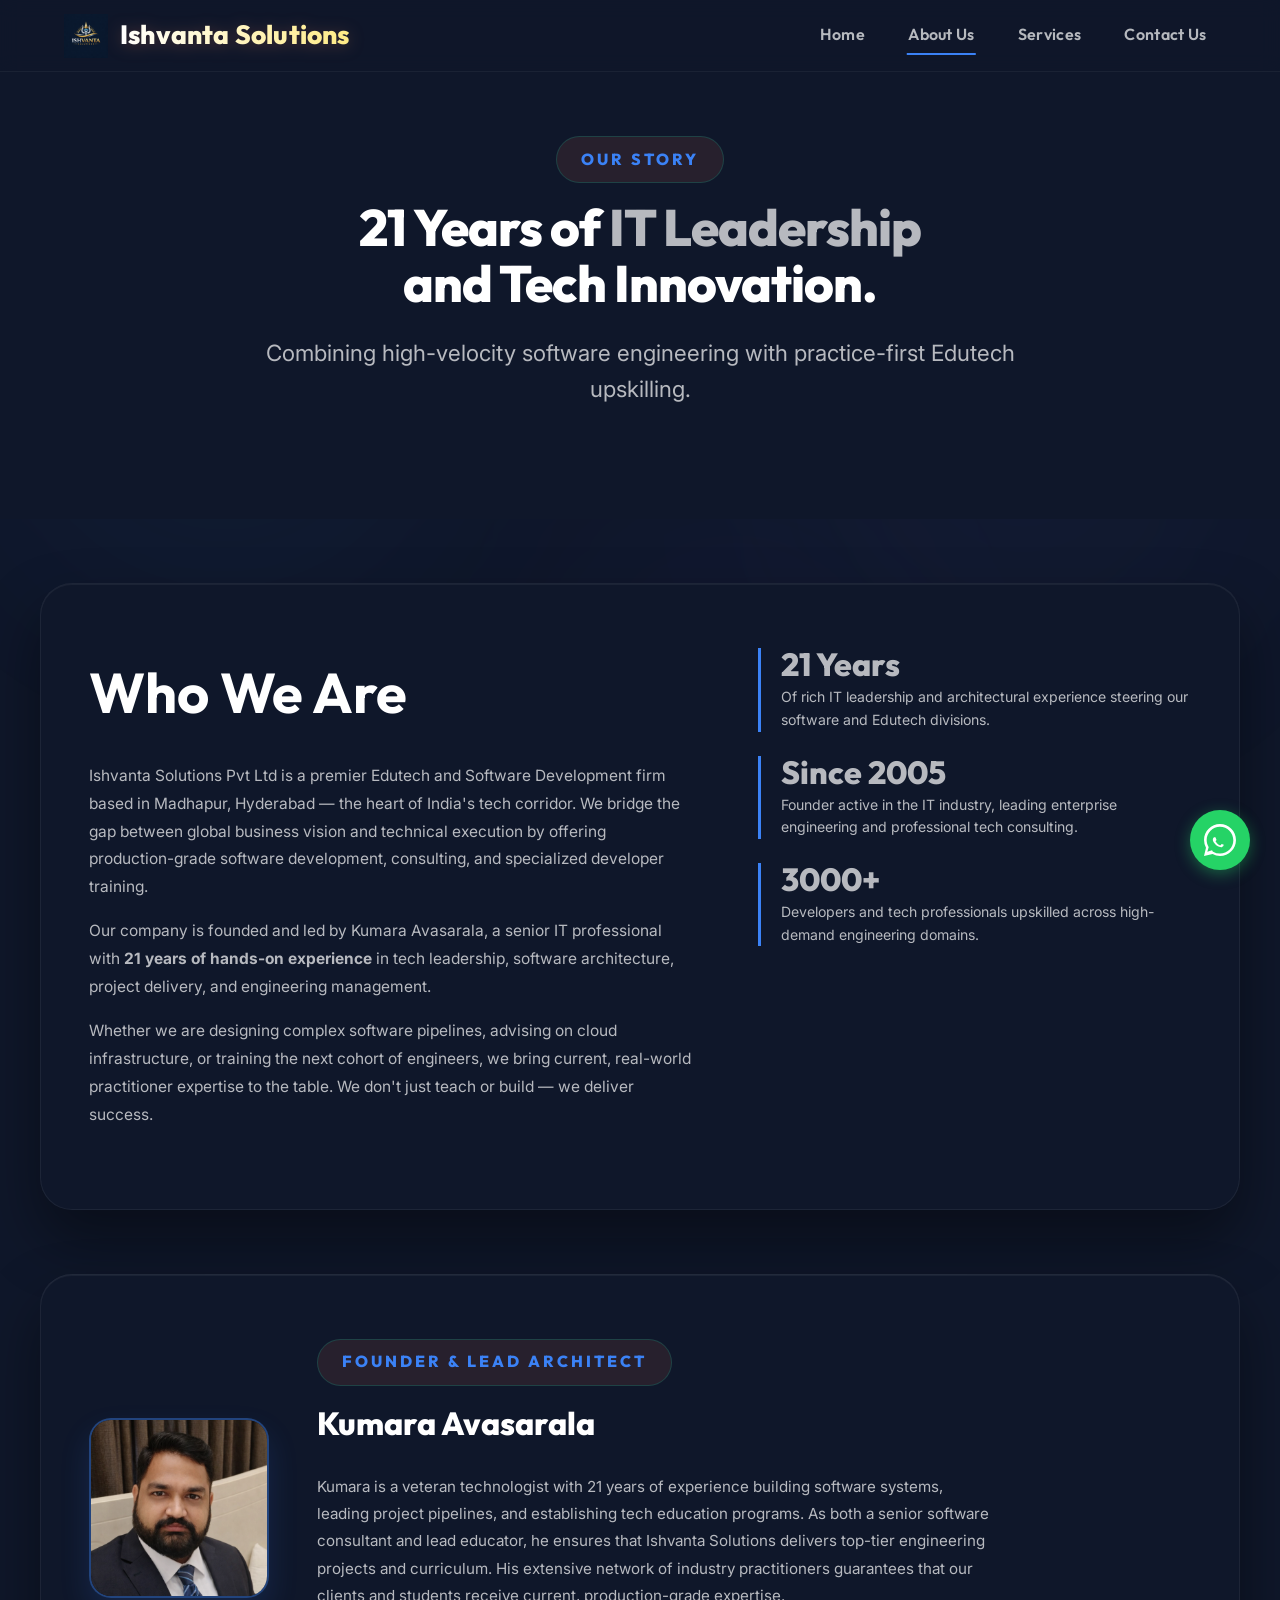
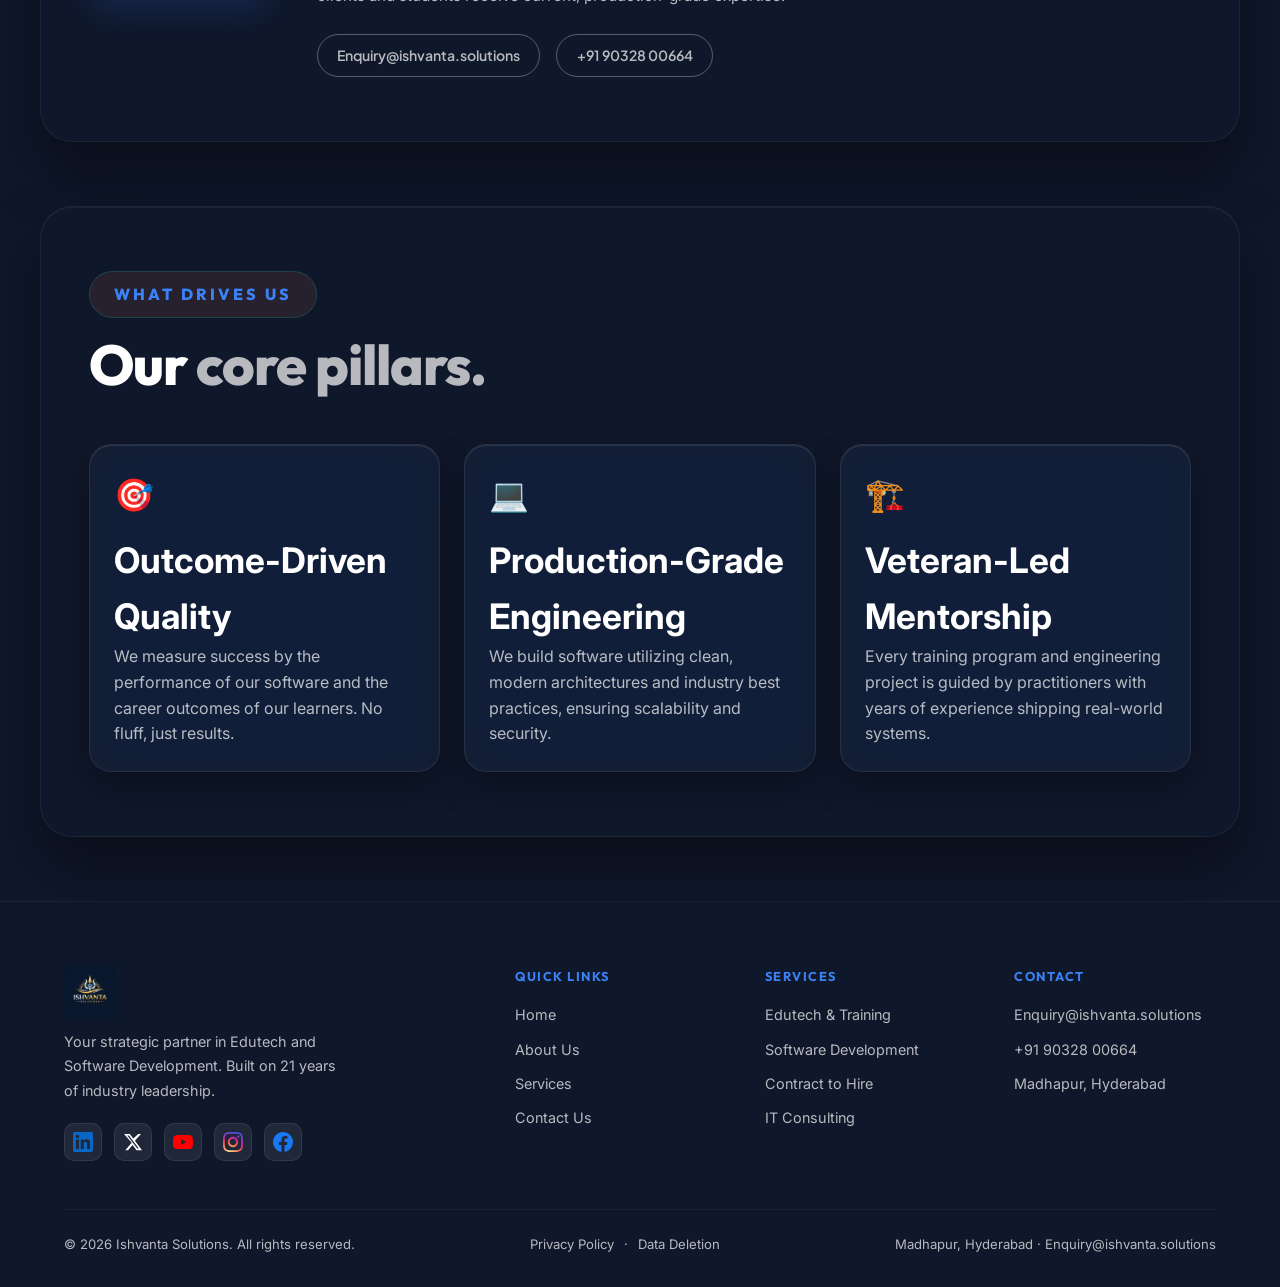
==== commit 9cbc93b5: "docs: remove 2006 reference and update founder IT start year to 2005 in about.html" ====
--- a/ishvanta/pages/about.html
+++ b/ishvanta/pages/about.html
@@ -75,8 +75,8 @@
           <p>Of rich IT leadership and architectural experience steering our software and Edutech divisions.</p>
         </div>
         <div class="ah-item">
-          <span class="ah-year">2006</span>
-          <p>Established as a trusted training partner in Hyderabad, now grown into a full-scale IT solutions provider.</p>
+          <span class="ah-year">Since 2005</span>
+          <p>Founder active in the IT industry, leading enterprise engineering and professional tech consulting.</p>
         </div>
         <div class="ah-item">
           <span class="ah-year">3000+</span>
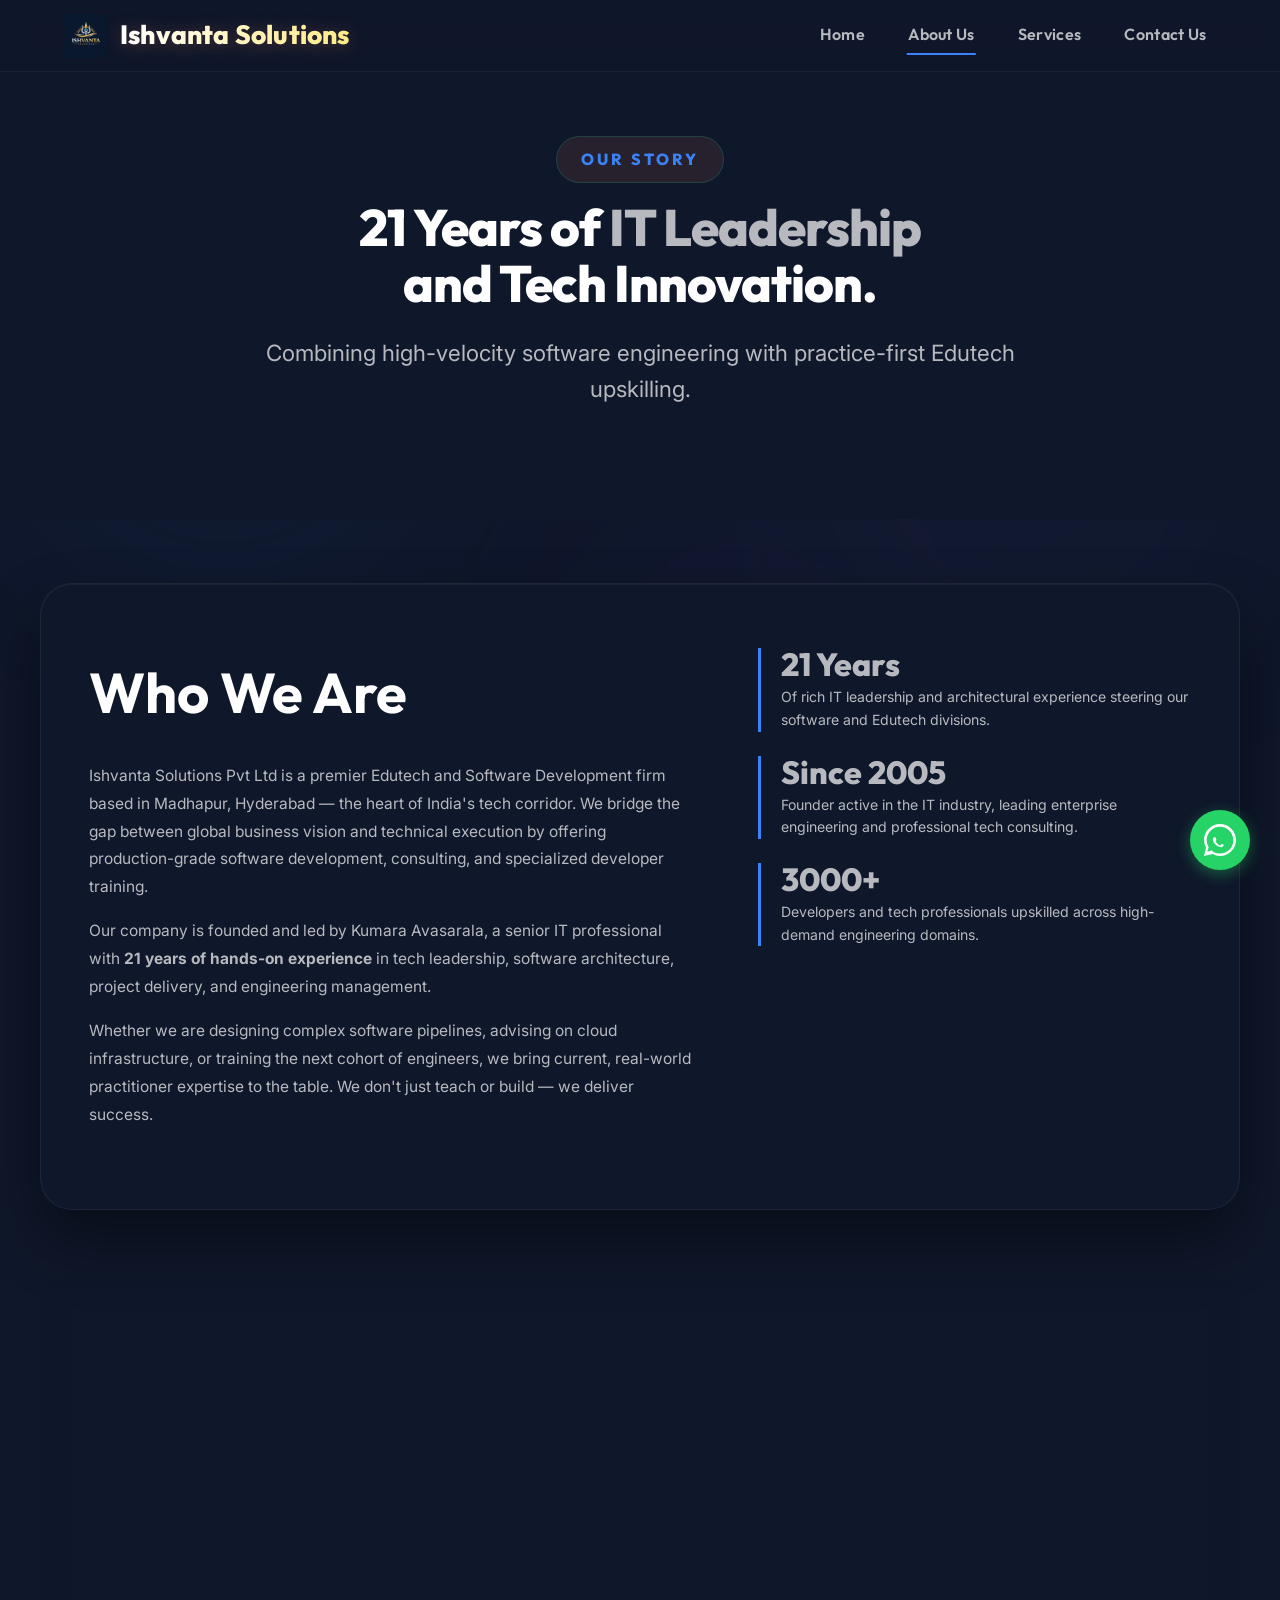
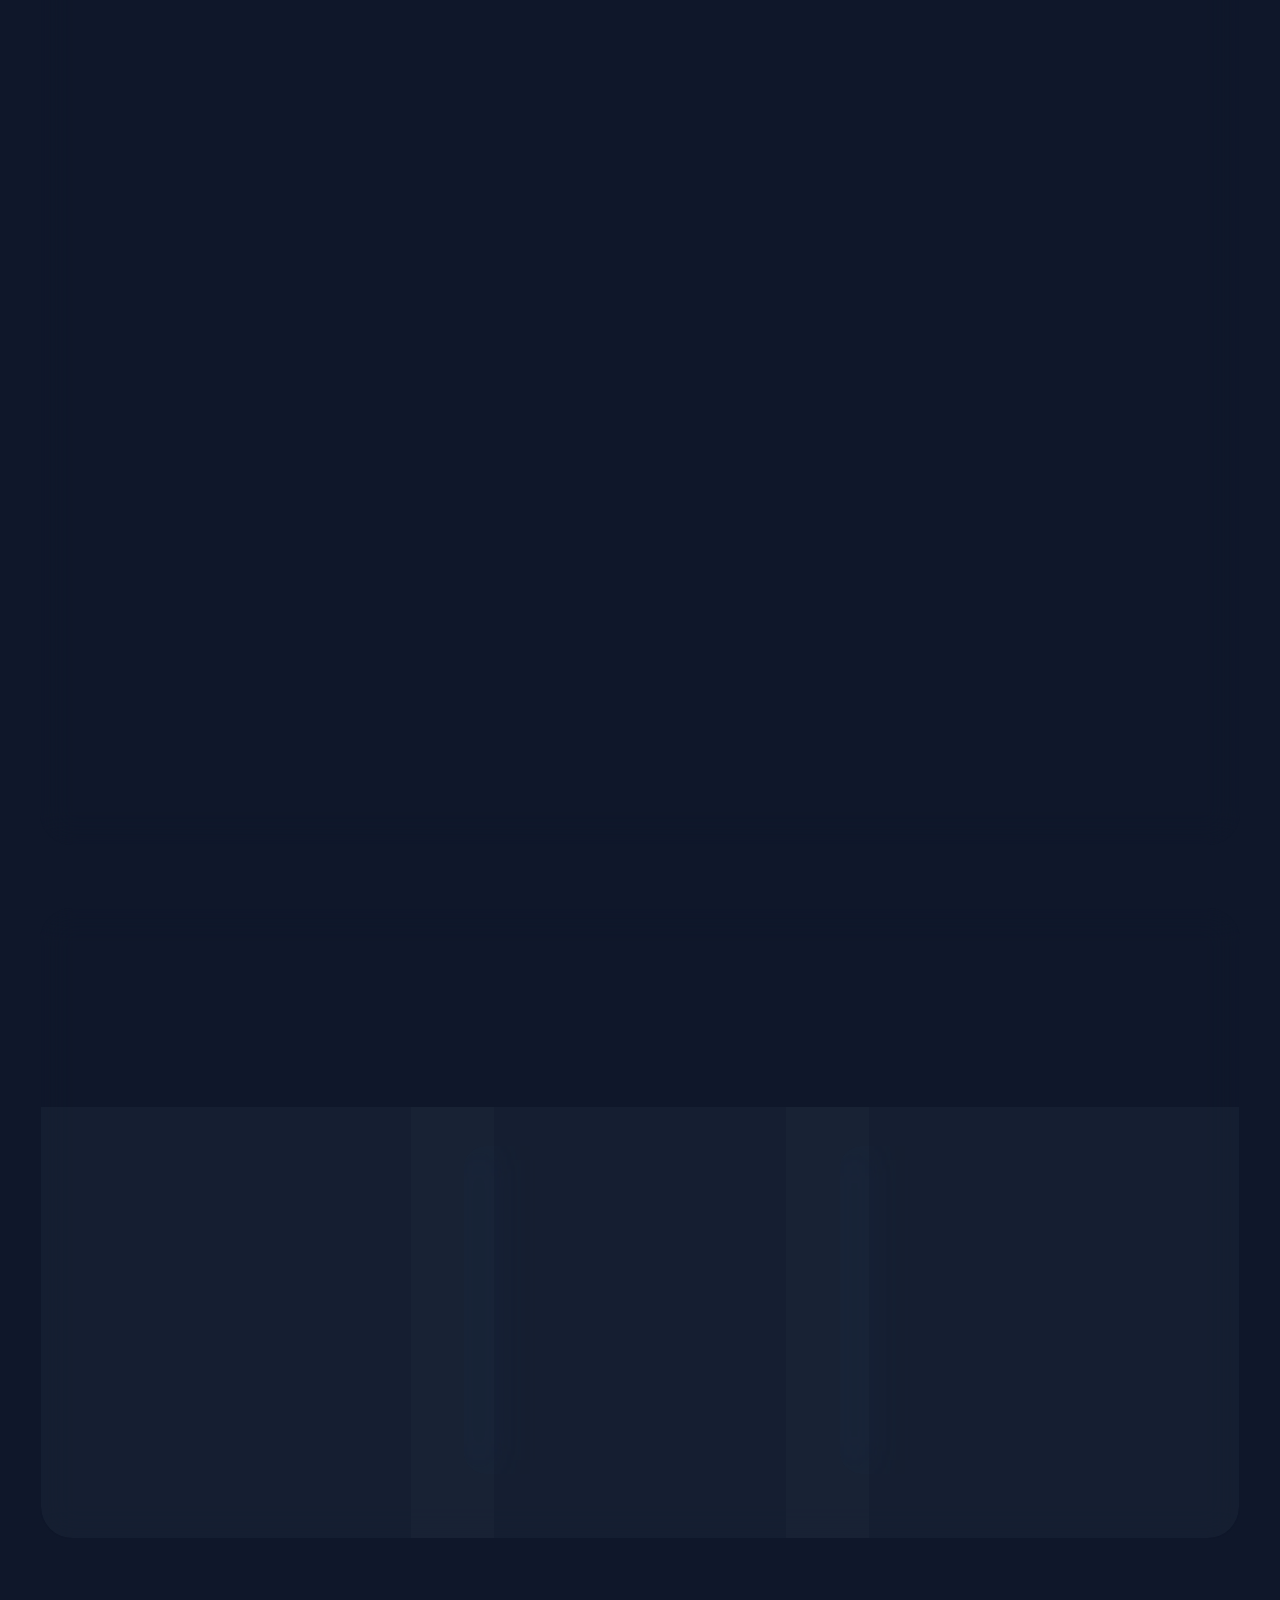
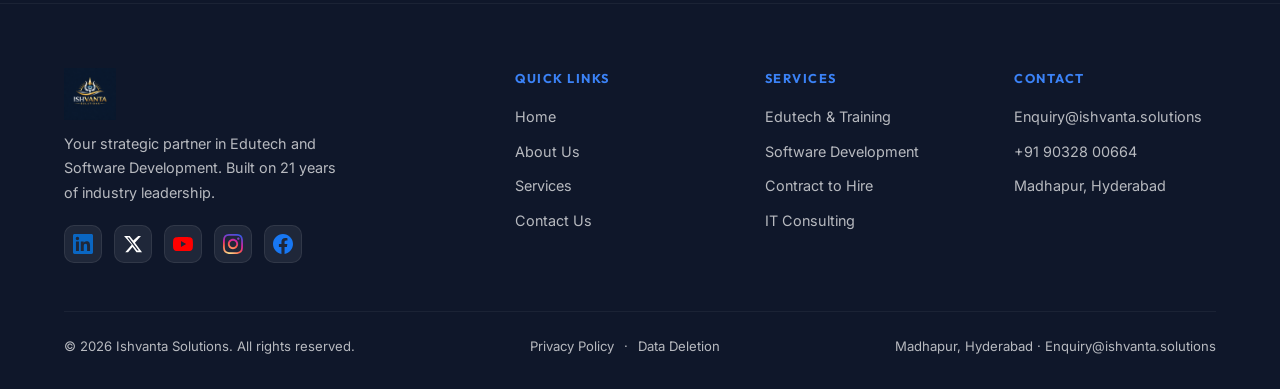
==== commit d226ce9d: "feat: update CEO founder title, quote, executive summary, and leadership profile in index and about " ====
--- a/ishvanta/pages/about.html
+++ b/ishvanta/pages/about.html
@@ -87,19 +87,59 @@
   </section>
 
   <section class="floating-section founder-section reveal">
-    <div class="founder-card" style="background:transparent; border:none; padding:0; margin:0; display:flex; gap:3rem; align-items:center;">
-      <div style="width: 180px; height: 180px; border-radius: var(--radius-lg); overflow: hidden; border: 2px solid rgba(59, 130, 246, 0.4); background: rgba(30, 41, 59, 0.3); flex-shrink: 0; box-shadow: 0 15px 30px rgba(59, 130, 246, 0.15);">
-        <img src="../images/Kumara.png" alt="Kumara Avasarala" style="width: 100%; height: 100%; object-fit: cover; display: block;">
-      </div>
-      <div class="founder-info">
-        <div class="section-tag" style="margin-bottom: 0.5rem;">Founder &amp; Lead Architect</div>
-        <h2 style="font-size: 2rem; font-weight: 800; margin-top: 0.25rem;">Kumara Avasarala</h2>
-        <p style="margin-bottom: 1.5rem; line-height: 1.8;">Kumara is a veteran technologist with 21 years of experience building software systems, leading project pipelines, and establishing tech education programs. As both a senior software consultant and lead educator, he ensures that Ishvanta Solutions delivers top-tier engineering projects and curriculum. His extensive network of industry practitioners guarantees that our clients and students receive current, production-grade expertise.</p>
-        <div class="founder-contact" style="display:flex; gap:1rem;">
-          <a href="mailto:Enquiry@ishvanta.solutions" class="btn btn-outline" style="font-size: 0.88rem; padding: 0.6rem 1.2rem;">Enquiry@ishvanta.solutions</a>
-          <a href="tel:+919032800664" class="btn btn-outline" style="font-size: 0.88rem; padding: 0.6rem 1.2rem;">+91 90328 00664</a>
+    <div class="about-grid" style="display: grid; grid-template-columns: 1fr 1.6fr; gap: 4rem; align-items: start;">
+      
+      <!-- Left side: Photo, Quote & Quick Links -->
+      <div style="display: flex; flex-direction: column; align-items: center; text-align: center;">
+        <div style="width: 200px; height: 200px; border-radius: var(--radius-lg); overflow: hidden; border: 2.5px solid rgba(59, 130, 246, 0.45); background: rgba(30, 41, 59, 0.3); box-shadow: 0 15px 30px rgba(59, 130, 246, 0.2); margin-bottom: 1.5rem; flex-shrink: 0;">
+          <img src="../images/Kumara.png" alt="Kumara Avasarala" style="width: 100%; height: 100%; object-fit: cover; display: block;">
+        </div>
+        <h2 style="font-size: 1.8rem; font-weight: 800; color: #fff; margin-bottom: 0.25rem; font-family: var(--font-display);">Kumara Avasarala</h2>
+        <p style="font-size: 0.88rem; color: var(--brand-primary); font-weight: 600; margin-bottom: 1.5rem; font-family: var(--font-display);">Founder &amp; Chief Executive Officer<br/>Ishvanta Solutions PVT Ltd</p>
+        
+        <p style="font-style: italic; color: rgba(255,255,255,0.85); border-left: 3px solid var(--brand-primary); padding: 0.5rem 0 0.5rem 1rem; margin-bottom: 2rem; text-align: left; line-height: 1.6; font-size: 0.9rem;">
+          "True technology transformation isn't just about deploying advanced AI and Data architectures—it's about empowering people and organizations to master them with precision, agility, and vision."
+        </p>
+        
+        <div class="founder-contact" style="display:flex; flex-direction: column; gap: 0.75rem; width: 100%;">
+          <a href="mailto:Enquiry@ishvanta.solutions" class="btn btn-outline" style="font-size: 0.85rem; padding: 0.6rem 1rem; justify-content: center; width: 100%;">Enquiry@ishvanta.solutions</a>
+          <a href="tel:+919032800664" class="btn btn-outline" style="font-size: 0.85rem; padding: 0.6rem 1rem; justify-content: center; width: 100%;">+91 90328 00664</a>
         </div>
       </div>
+      
+      <!-- Right side: Leadership Profile & Key Impact Areas -->
+      <div class="founder-info">
+        <div class="section-tag" style="margin-bottom: 0.5rem;">Leadership Profile</div>
+        <h3 style="font-size: 1.5rem; font-weight: 700; color: #fff; margin-bottom: 1.25rem; font-family: var(--font-display);">Bridging Cutting-Edge Tech &amp; Human Capability</h3>
+        
+        <div style="color: rgba(255,255,255,0.75); line-height: 1.75; font-size: 0.95rem;">
+          <p style="margin-bottom: 1.25rem;">With over two decades at the forefront of the IT landscape, Kumara Avasarala brings a powerful blend of enterprise delivery rigor and workforce development vision to Ishvanta Solutions PVT Ltd. As Founder and CEO, he guides the organization’s strategic growth, solution delivery, and core commitment to bridging the gap between cutting-edge technology and human capability.</p>
+          <p style="margin-bottom: 1.25rem;">Throughout his 21-year career in the technology sector, Kumara has excelled as a Delivery Manager, successfully orchestrating complex, large-scale projects in Data Analytics, Artificial Intelligence, Data Engineering, and DevOps. His deep experience leading multi-disciplinary tech teams through end-to-end delivery cycles gives Ishvanta an insider’s understanding of modern enterprise challenges, architectural scalability, and client execution standards.</p>
+          <p style="margin-bottom: 1.25rem;">Recognizing that sustainable digital transformation requires both robust technical systems and skilled talent to drive them, Kumara established Ishvanta Solutions to address both sides of the equation. His extensive track record in Corporate Training and Learning &amp; Development (L&D) has enabled Ishvanta to craft industry-aligned upskilling frameworks that turn complex concepts into practical, high-value tech expertise.</p>
+          <p style="margin-bottom: 2rem;">Under Kumara’s leadership, Ishvanta Solutions operates with a consultative, high-touch philosophy—delivering tailored tech solutions for corporate clients while empowering professionals and organizations to thrive in an AI-driven world.</p>
+        </div>
+
+        <h4 style="font-size: 1.2rem; font-weight: 700; color: #fff; margin-bottom: 1rem; font-family: var(--font-display); border-bottom: 1px solid rgba(255,255,255,0.08); padding-bottom: 0.5rem;">Key Areas of Impact at Ishvanta Solutions</h4>
+        <ul style="list-style: none; padding: 0; margin: 0; display: flex; flex-direction: column; gap: 1rem;">
+          <li style="display: flex; gap: 0.75rem; align-items: start;">
+            <span style="color: var(--brand-primary); font-size: 1.2rem; line-height: 1.2;">🚀</span>
+            <span style="font-size: 0.92rem; color: rgba(255,255,255,0.75); line-height: 1.6;"><strong>Executive Vision &amp; Growth:</strong> Directing Ishvanta’s overarching strategy, expanding delivery footprints, and driving product and training innovation.</span>
+          </li>
+          <li style="display: flex; gap: 0.75rem; align-items: start;">
+            <span style="color: var(--brand-primary); font-size: 1.2rem; line-height: 1.2;">📊</span>
+            <span style="font-size: 0.92rem; color: rgba(255,255,255,0.75); line-height: 1.6;"><strong>Data &amp; AI Delivery Governance:</strong> Applying 21 years of IT delivery management experience to guarantee architectural quality, project precision, and client ROI.</span>
+          </li>
+          <li style="display: flex; gap: 0.75rem; align-items: start;">
+            <span style="color: var(--brand-primary); font-size: 1.2rem; line-height: 1.2;">🎓</span>
+            <span style="font-size: 0.92rem; color: rgba(255,255,255,0.75); line-height: 1.6;"><strong>Enterprise Talent Upskilling:</strong> Architecting practical, industry-focused training initiatives in Data Analytics, Data Engineering, AI, and DevOps that bridge real-world skill gaps.</span>
+          </li>
+          <li style="display: flex; gap: 0.75rem; align-items: start;">
+            <span style="color: var(--brand-primary); font-size: 1.2rem; line-height: 1.2;">🤝</span>
+            <span style="font-size: 0.92rem; color: rgba(255,255,255,0.75); line-height: 1.6;"><strong>Strategic Ecosystem Alliances:</strong> Building high-value partnerships with industry leaders, corporate clients, and international delivery networks.</span>
+          </li>
+        </ul>
+      </div>
+      
     </div>
   </section>
 
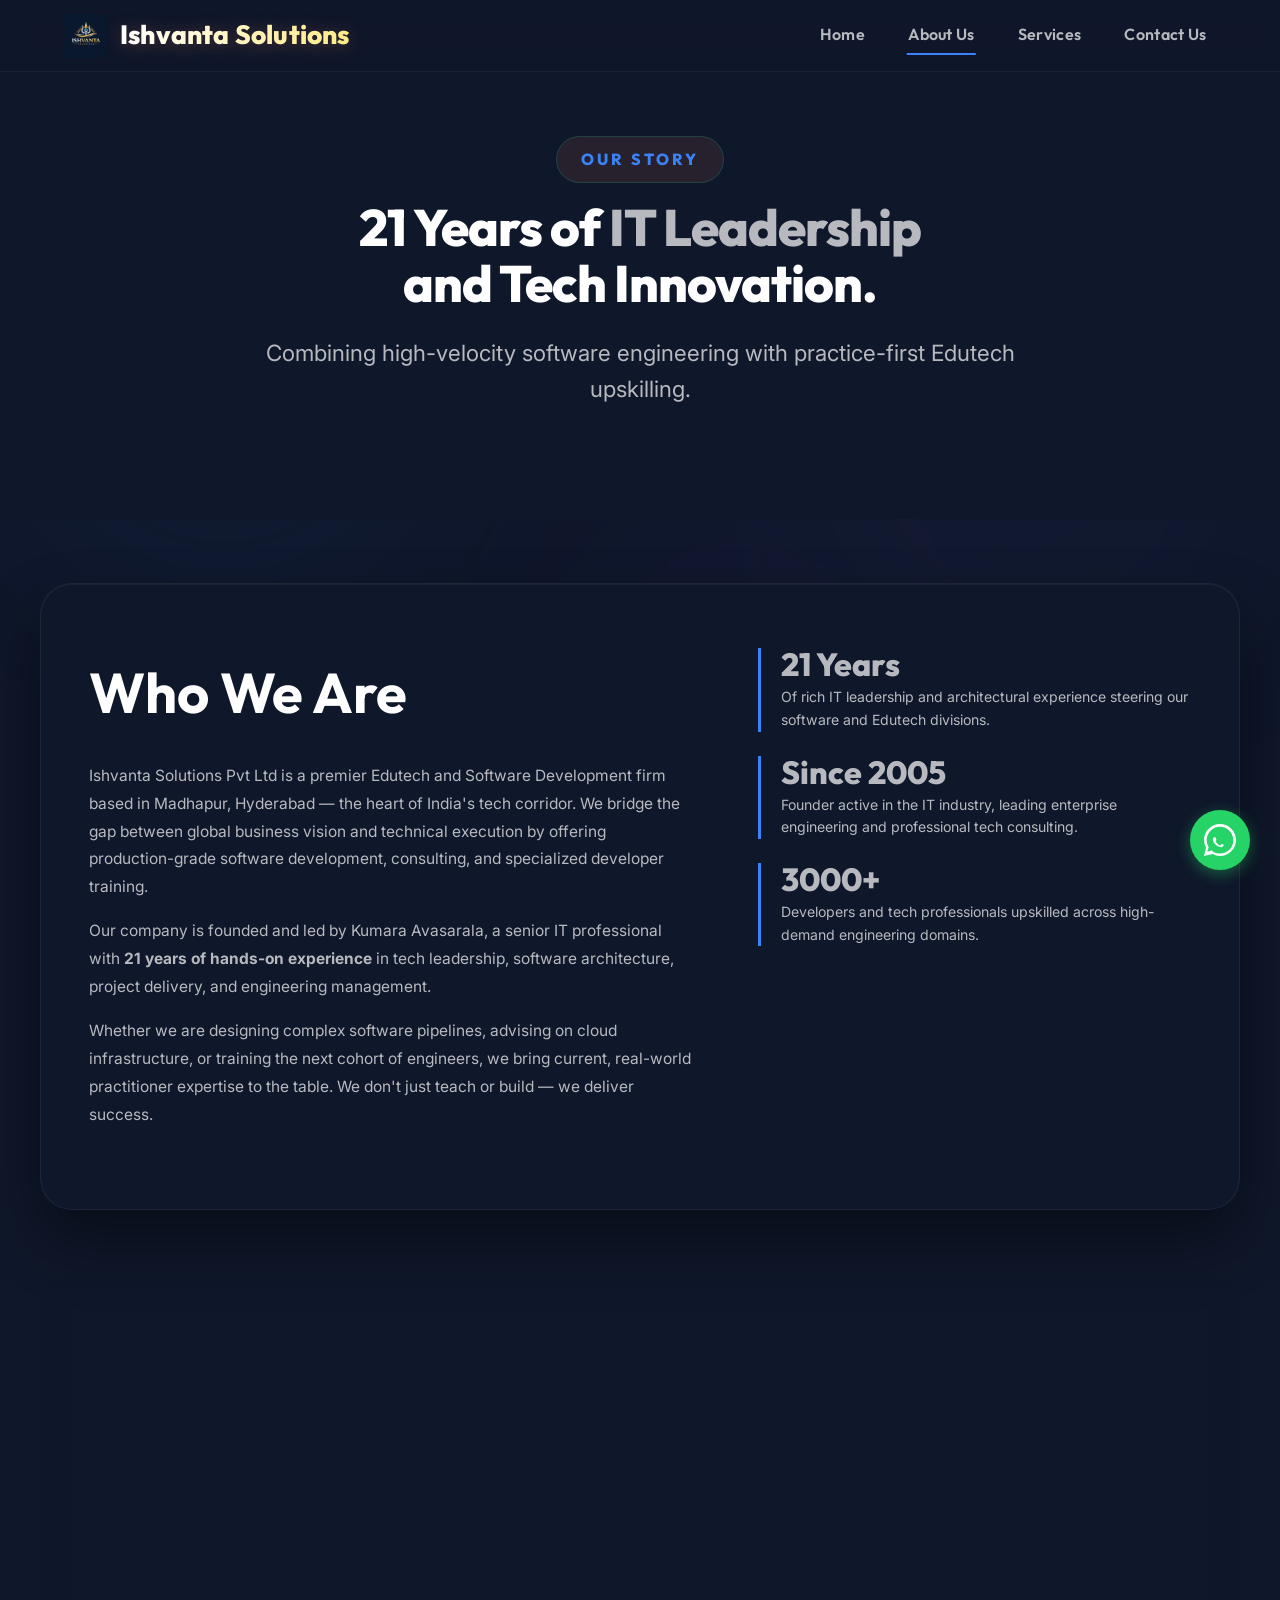
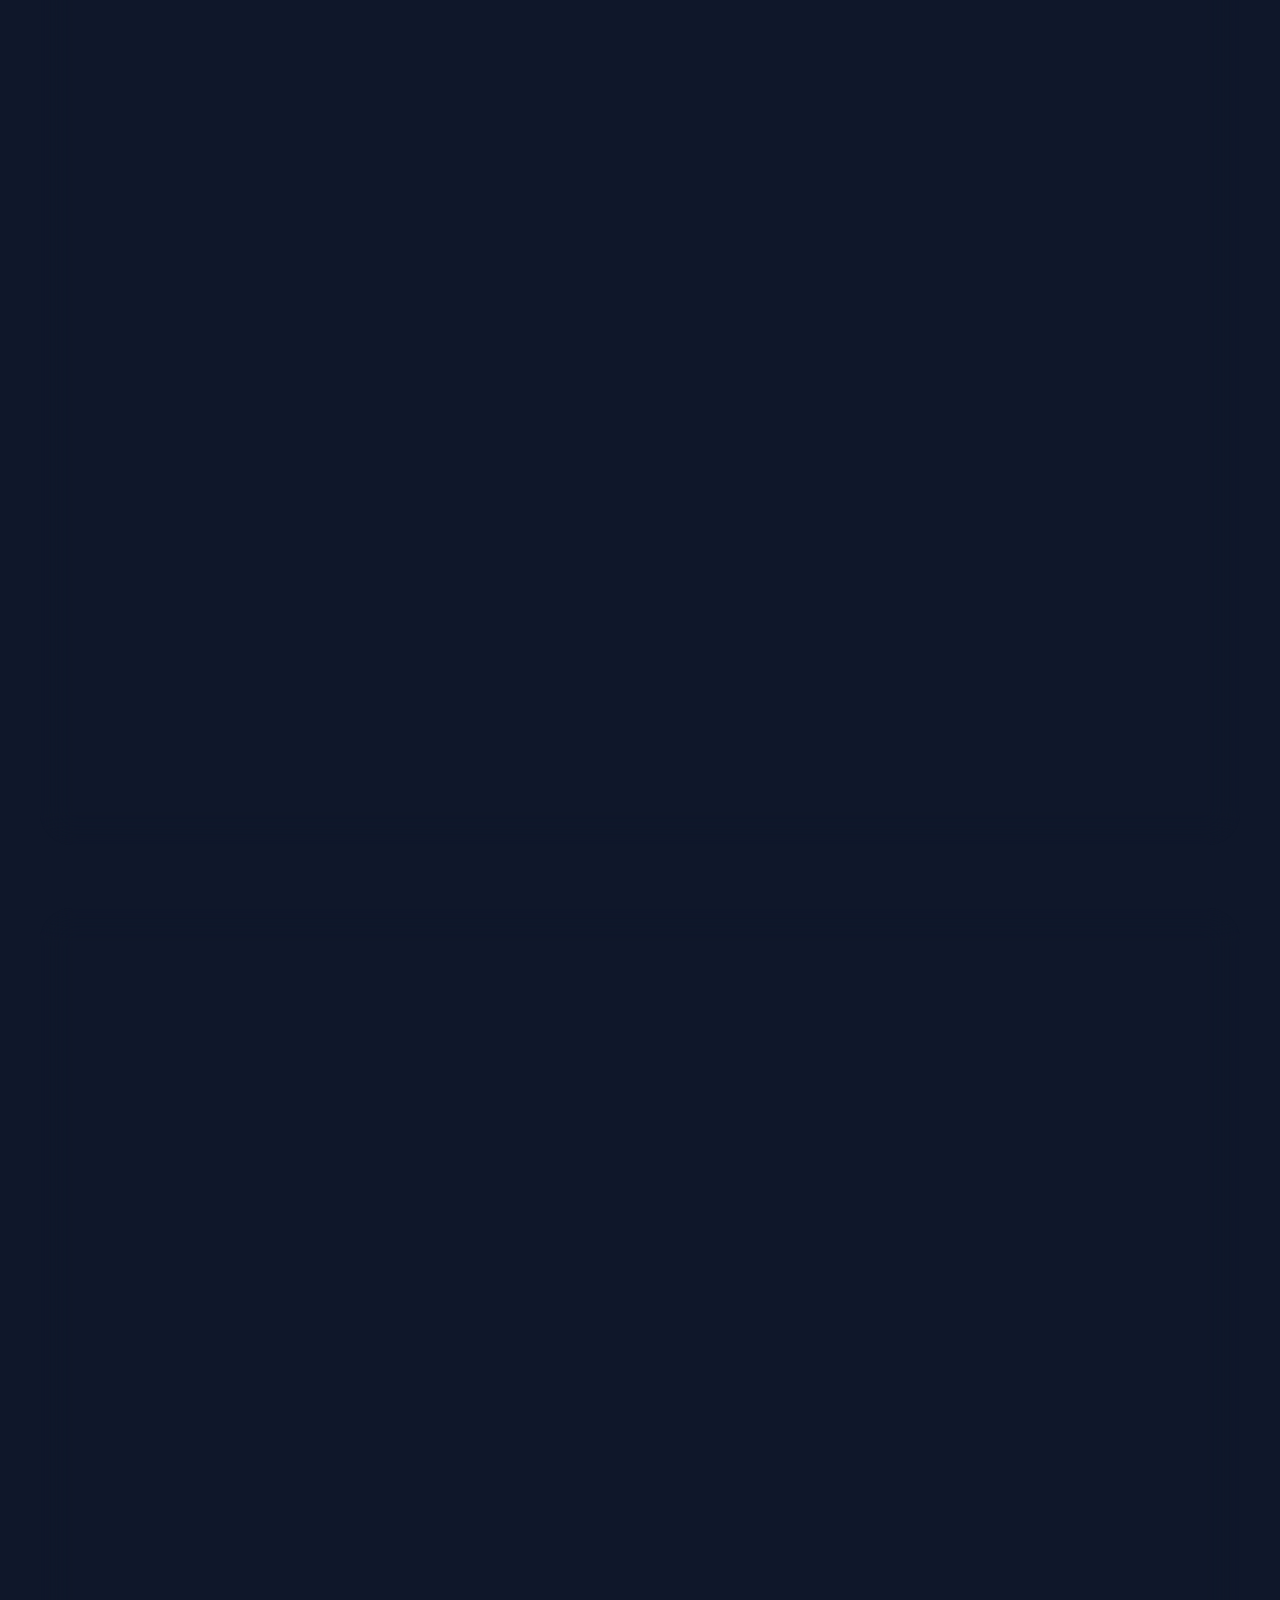
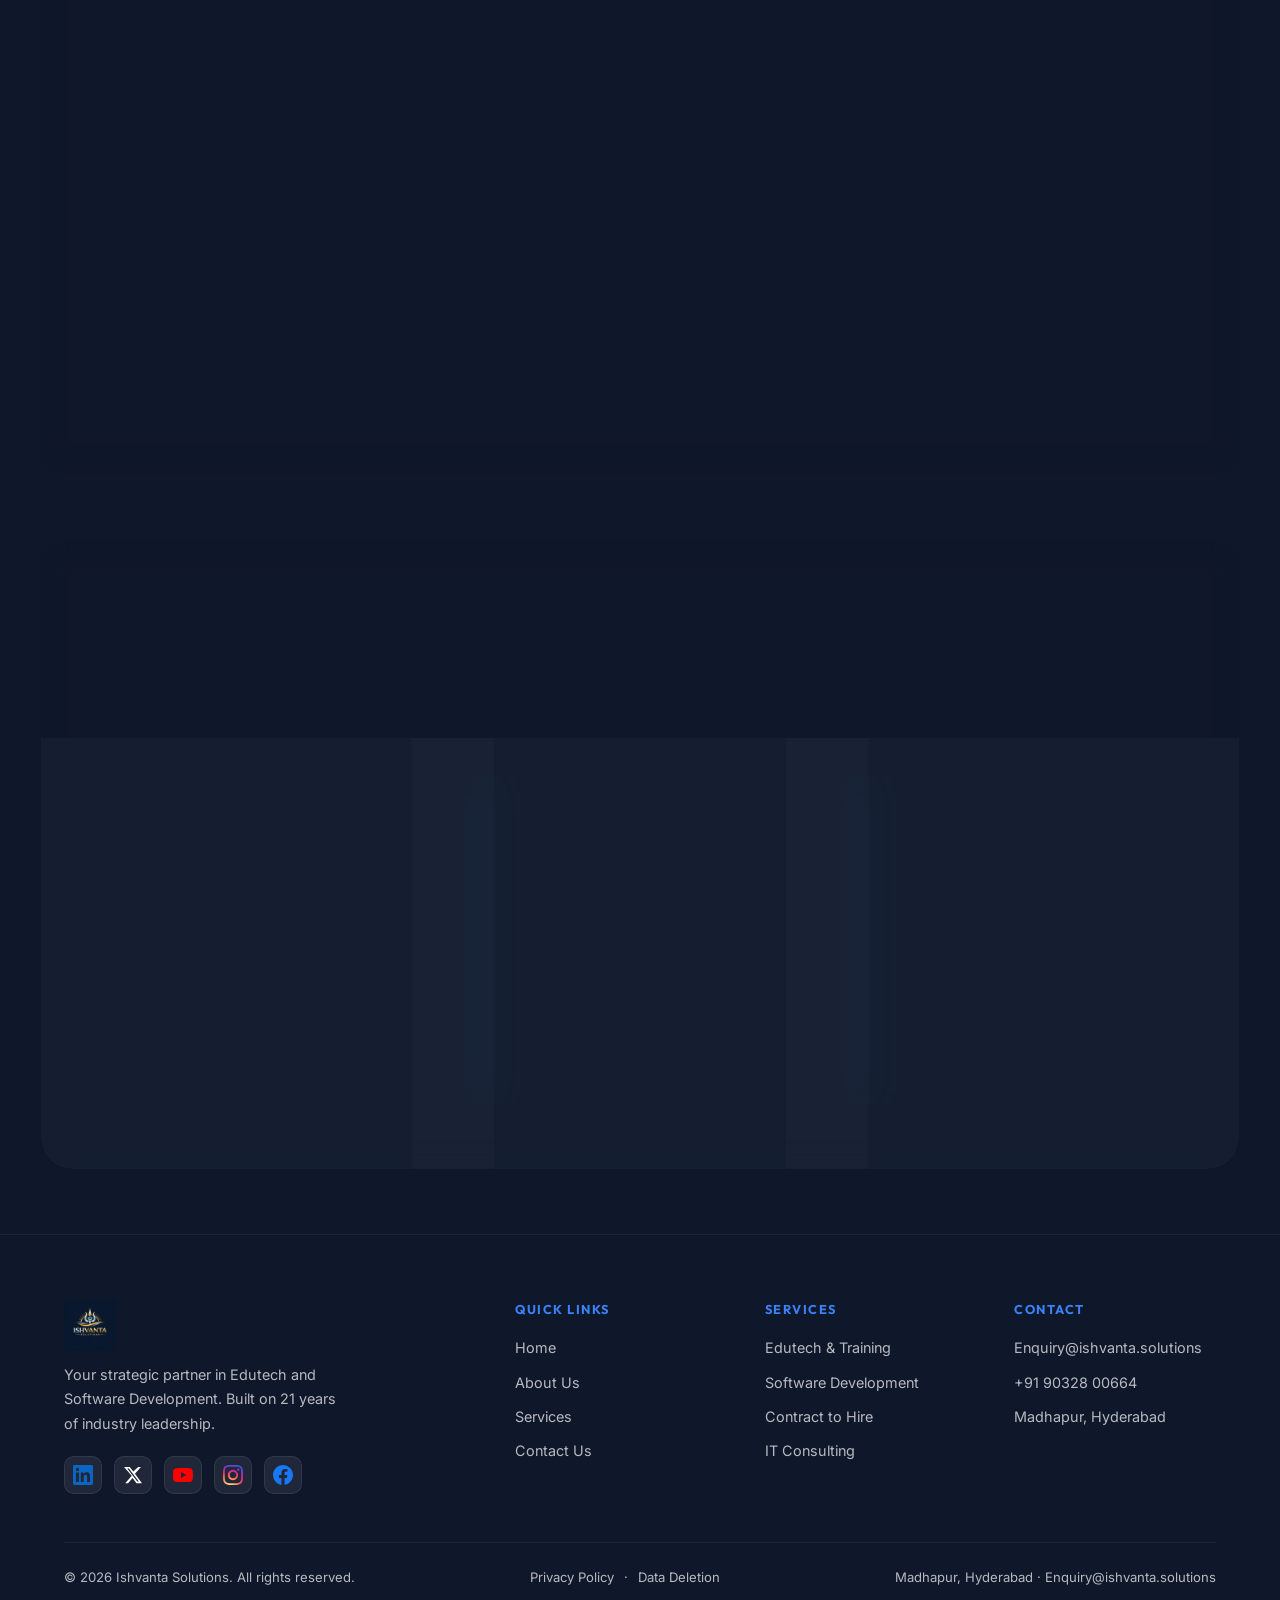
==== commit 0a1f86e9: "feat: add CFO Vijay Amrutha Raju leadership sections to index.html and about.html" ====
--- a/ishvanta/pages/about.html
+++ b/ishvanta/pages/about.html
@@ -143,6 +143,63 @@
     </div>
   </section>
 
+  <section class="floating-section founder-section reveal">
+    <div class="about-grid" style="display: grid; grid-template-columns: 1fr 1.6fr; gap: 4rem; align-items: start;">
+      
+      <!-- Left side: Photo, Quote & Quick Links -->
+      <div style="display: flex; flex-direction: column; align-items: center; text-align: center;">
+        <div style="width: 200px; height: 200px; border-radius: var(--radius-lg); overflow: hidden; border: 2.5px solid rgba(59, 130, 246, 0.45); background: rgba(30, 41, 59, 0.3); box-shadow: 0 15px 30px rgba(59, 130, 246, 0.2); margin-bottom: 1.5rem; flex-shrink: 0;">
+          <img src="../images/Vijay.jpeg" alt="Vijay Amrutha Raju" style="width: 100%; height: 100%; object-fit: cover; display: block;">
+        </div>
+        <h2 style="font-size: 1.8rem; font-weight: 800; color: #fff; margin-bottom: 0.25rem; font-family: var(--font-display);">Vijay Amrutha Raju</h2>
+        <p style="font-size: 0.88rem; color: var(--brand-primary); font-weight: 600; margin-bottom: 1.5rem; font-family: var(--font-display);">Chief Financial Officer<br/>Ishvanta Solutions PVT Ltd</p>
+        
+        <p style="font-style: italic; color: rgba(255,255,255,0.85); border-left: 3px solid var(--brand-primary); padding: 0.5rem 0 0.5rem 1rem; margin-bottom: 2rem; text-align: left; line-height: 1.6; font-size: 0.9rem;">
+          "Sustainable technology transformation is built on a foundation of sound fiscal stewardship, disciplined governance, and visionary capital strategy."
+        </p>
+        
+        <div class="founder-contact" style="display:flex; flex-direction: column; gap: 0.75rem; width: 100%;">
+          <a href="mailto:Enquiry@ishvanta.solutions" class="btn btn-outline" style="font-size: 0.85rem; padding: 0.6rem 1rem; justify-content: center; width: 100%;">Enquiry@ishvanta.solutions</a>
+          <a href="tel:+919032800664" class="btn btn-outline" style="font-size: 0.85rem; padding: 0.6rem 1rem; justify-content: center; width: 100%;">+91 90328 00664</a>
+        </div>
+      </div>
+      
+      <!-- Right side: Leadership Profile & Key Impact Areas -->
+      <div class="founder-info">
+        <div class="section-tag" style="margin-bottom: 0.5rem;">Leadership Profile</div>
+        <h3 style="font-size: 1.5rem; font-weight: 700; color: #fff; margin-bottom: 1.25rem; font-family: var(--font-display);">Steering Strategic Scaling &amp; Operational Integrity</h3>
+        
+        <div style="color: rgba(255,255,255,0.75); line-height: 1.75; font-size: 0.95rem;">
+          <p style="margin-bottom: 1.25rem;">With nearly three decades of high-level experience across the banking and finance sectors, Vijay Amrutha Raju brings deep strategic foresight, financial rigor, and operational excellence to Ishvanta Solutions PVT Ltd.</p>
+          <p style="margin-bottom: 1.25rem;">Throughout his 28-year journey, Vijay has spearheaded complex financial operations, risk governance frameworks, and large-scale capital allocation strategies. His extensive banking foundation provides Ishvanta with the fiscal discipline required to navigate rapidly evolving global markets while maintaining unyielding standards of compliance and operational integrity.</p>
+          <p style="margin-bottom: 1.25rem;">As Chief Financial Officer, Vijay is instrumental in shaping Ishvanta Solutions’ long-term growth trajectory. He aligns financial strategy directly with the company’s core mission—expanding high-end capabilities across Data Engineering, AI, DevOps, and enterprise training partnerships. His leadership ensures that every expansion effort, strategic alliance, and platform innovation is backed by robust financial modeling and sustainable unit economics.</p>
+          <p style="margin-bottom: 2rem;">A champion of ethical governance and value creation, Vijay bridges traditional financial prudence with modern, agile business models. His guidance provides Ishvanta’s leadership team, global partners, and stakeholders with the clarity and fiscal resilience needed to scale confidently into new horizons.</p>
+        </div>
+
+        <h4 style="font-size: 1.2rem; font-weight: 700; color: #fff; margin-bottom: 1rem; font-family: var(--font-display); border-bottom: 1px solid rgba(255,255,255,0.08); padding-bottom: 0.5rem;">Key Areas of Impact at Ishvanta Solutions</h4>
+        <ul style="list-style: none; padding: 0; margin: 0; display: flex; flex-direction: column; gap: 1rem;">
+          <li style="display: flex; gap: 0.75rem; align-items: start;">
+            <span style="color: var(--brand-primary); font-size: 1.2rem; line-height: 1.2;">🏛️</span>
+            <span style="font-size: 0.92rem; color: rgba(255,255,255,0.75); line-height: 1.6;"><strong>Strategic Capital Stewardship:</strong> Designing long-term financial roadmaps that support aggressive scaling across technology training, consulting, and managed services.</span>
+          </li>
+          <li style="display: flex; gap: 0.75rem; align-items: start;">
+            <span style="color: var(--brand-primary); font-size: 1.2rem; line-height: 1.2;">⚖️</span>
+            <span style="font-size: 0.92rem; color: rgba(255,255,255,0.75); line-height: 1.6;"><strong>Fiscal Governance &amp; Risk Mitigation:</strong> Implementing enterprise-grade financial controls, auditing structures, and compliance frameworks built on 28 years of banking precision.</span>
+          </li>
+          <li style="display: flex; gap: 0.75rem; align-items: start;">
+            <span style="color: var(--brand-primary); font-size: 1.2rem; line-height: 1.2;">🌐</span>
+            <span style="font-size: 0.92rem; color: rgba(255,255,255,0.75); line-height: 1.6;"><strong>Alliance &amp; Expansion Strategy:</strong> Partnering with key corporate stakeholders to structure sustainable financial models for global tech delivery and strategic industry alliances.</span>
+          </li>
+          <li style="display: flex; gap: 0.75rem; align-items: start;">
+            <span style="color: var(--brand-primary); font-size: 1.2rem; line-height: 1.2;">📈</span>
+            <span style="font-size: 0.92rem; color: rgba(255,255,255,0.75); line-height: 1.6;"><strong>Operational Efficiency:</strong> Optimizing asset allocation and revenue models to maximize value for enterprise clients, learners, and institutional partners.</span>
+          </li>
+        </ul>
+      </div>
+      
+    </div>
+  </section>
+
   <section class="floating-section values-section reveal">
     <div class="section-center">
       <div class="section-tag">What Drives Us</div>
